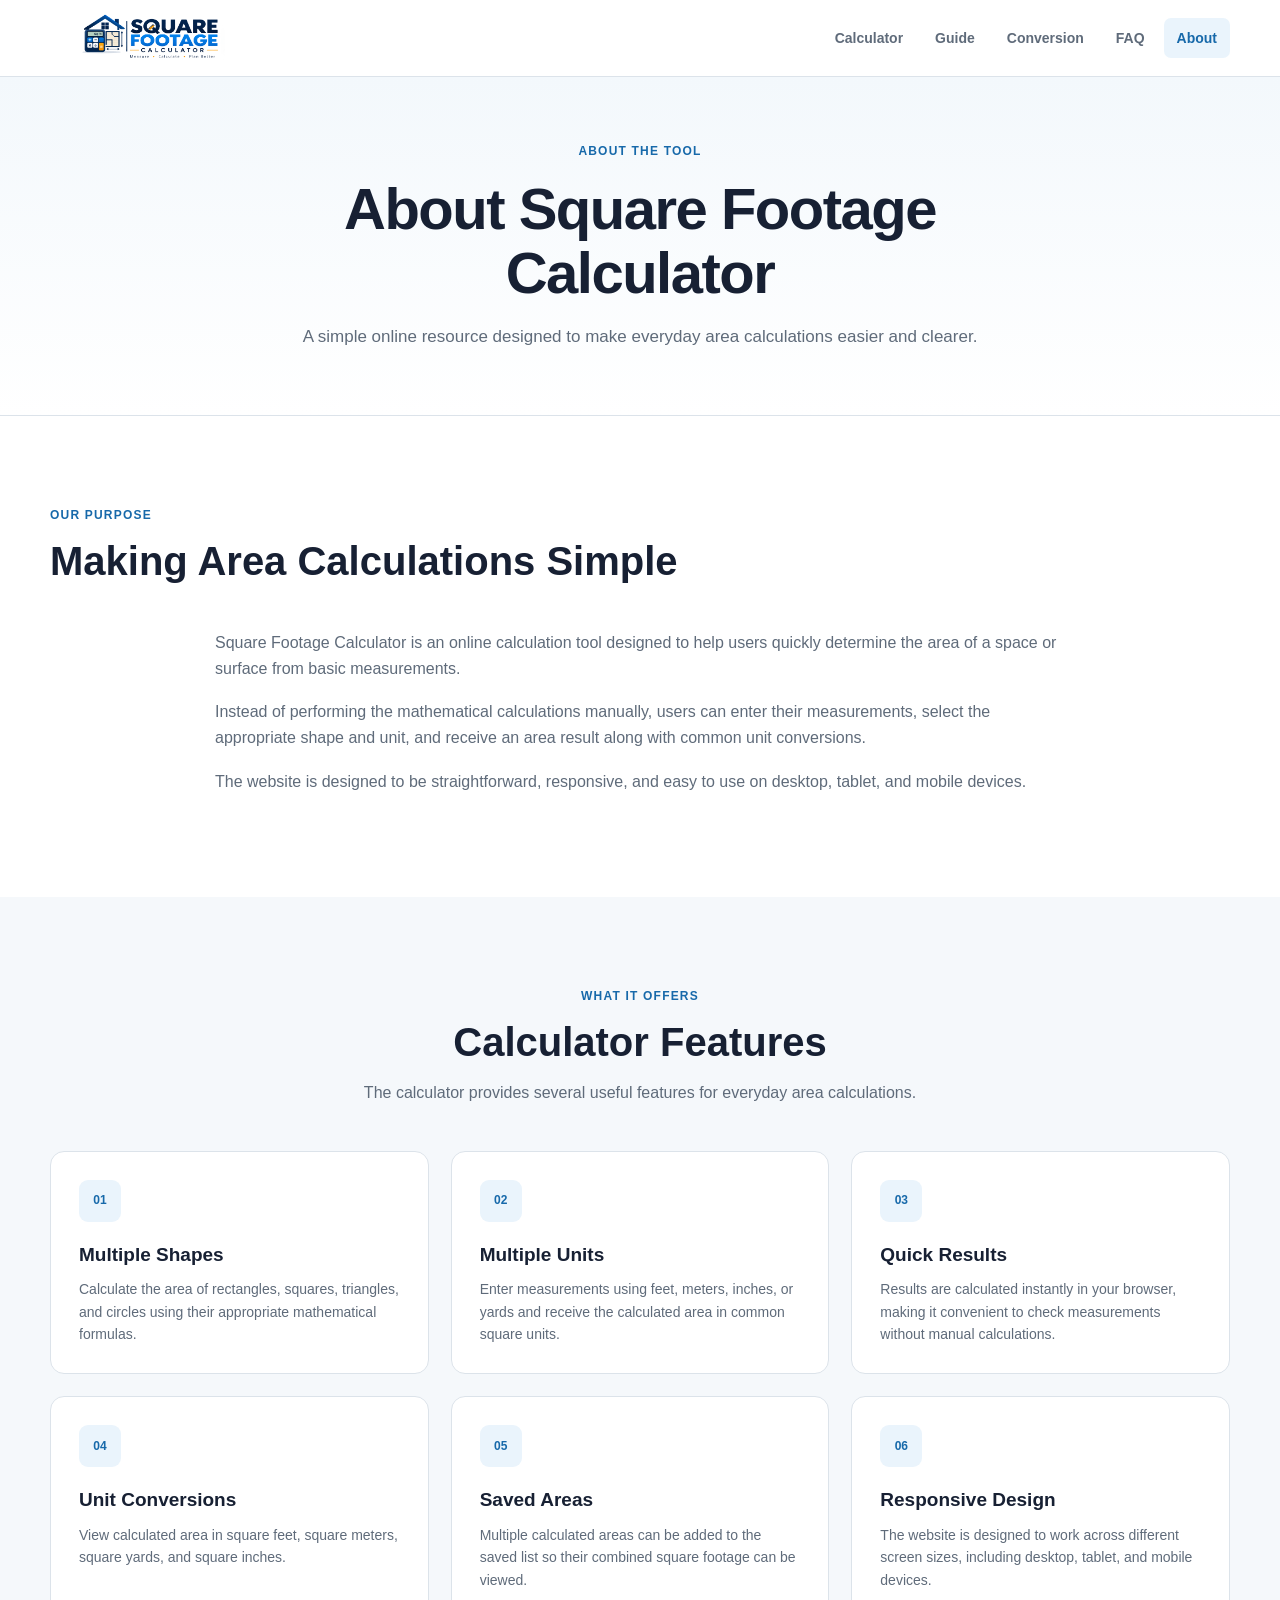
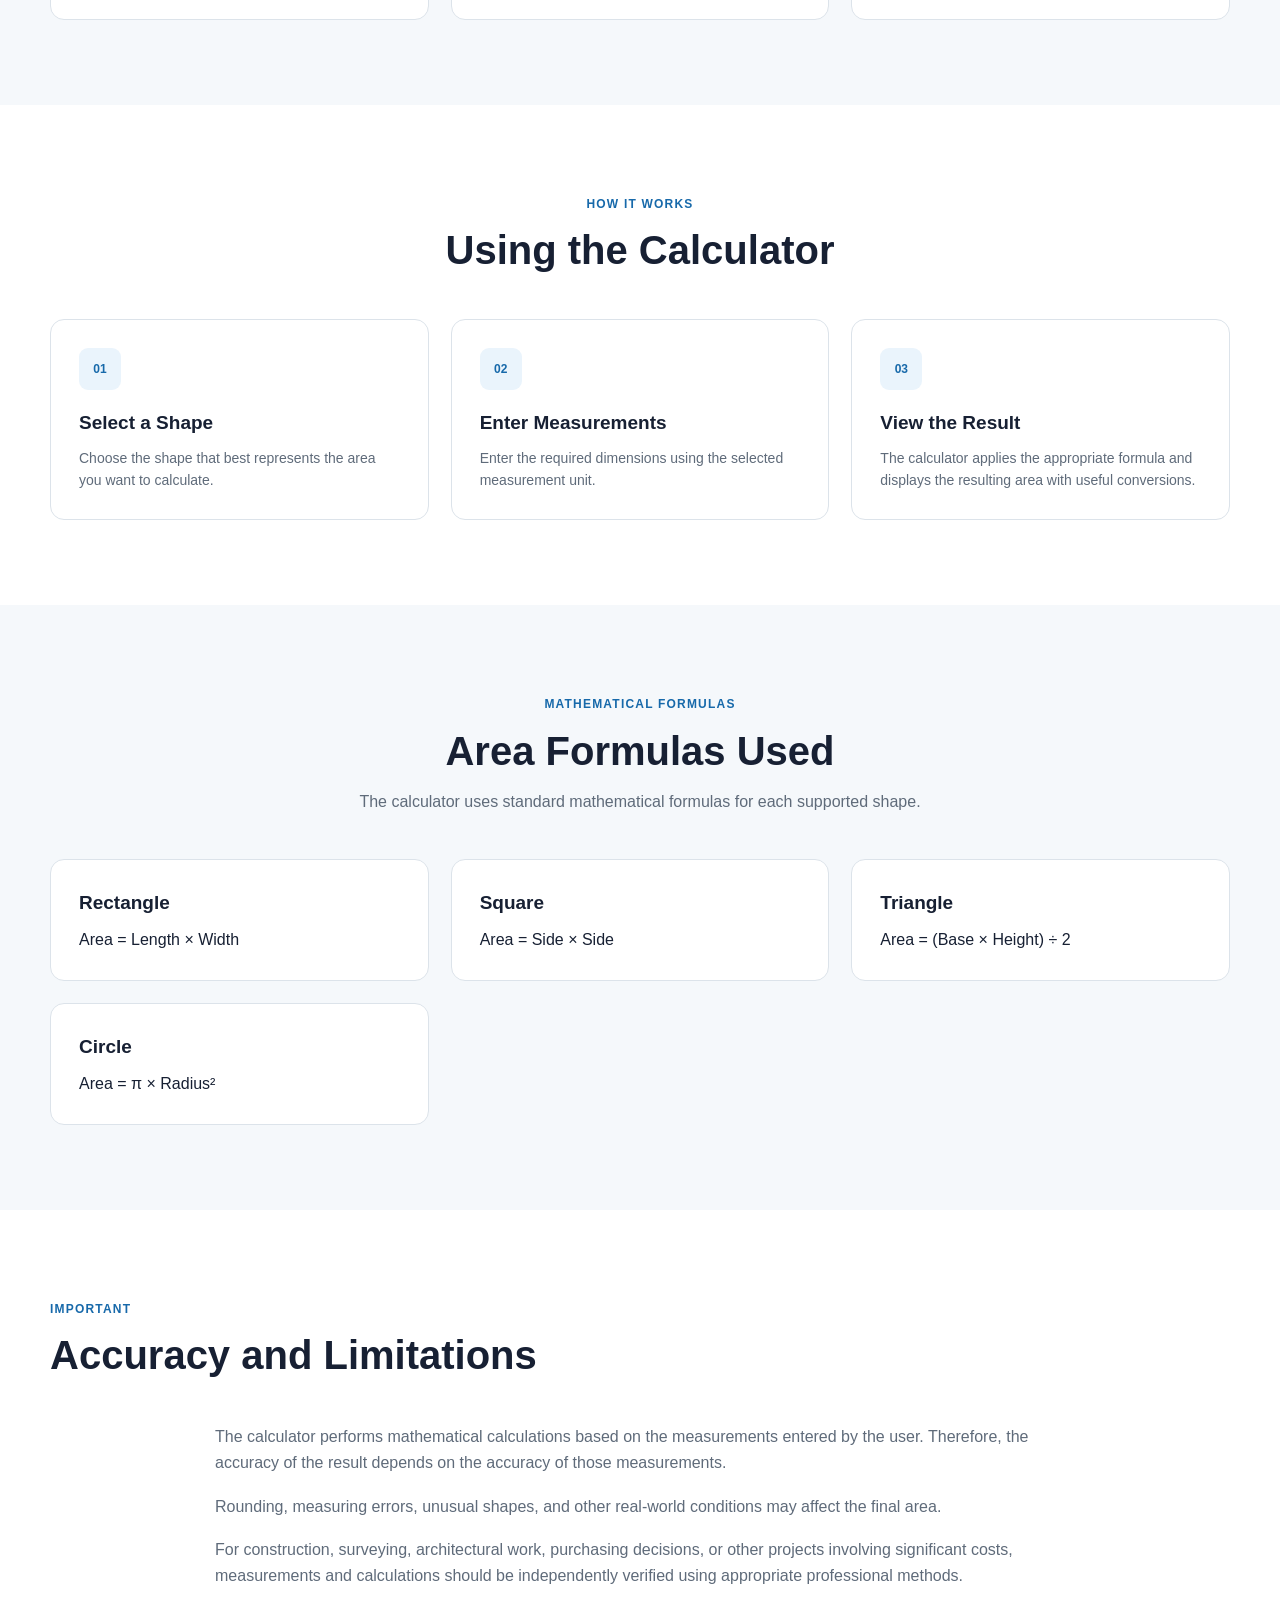
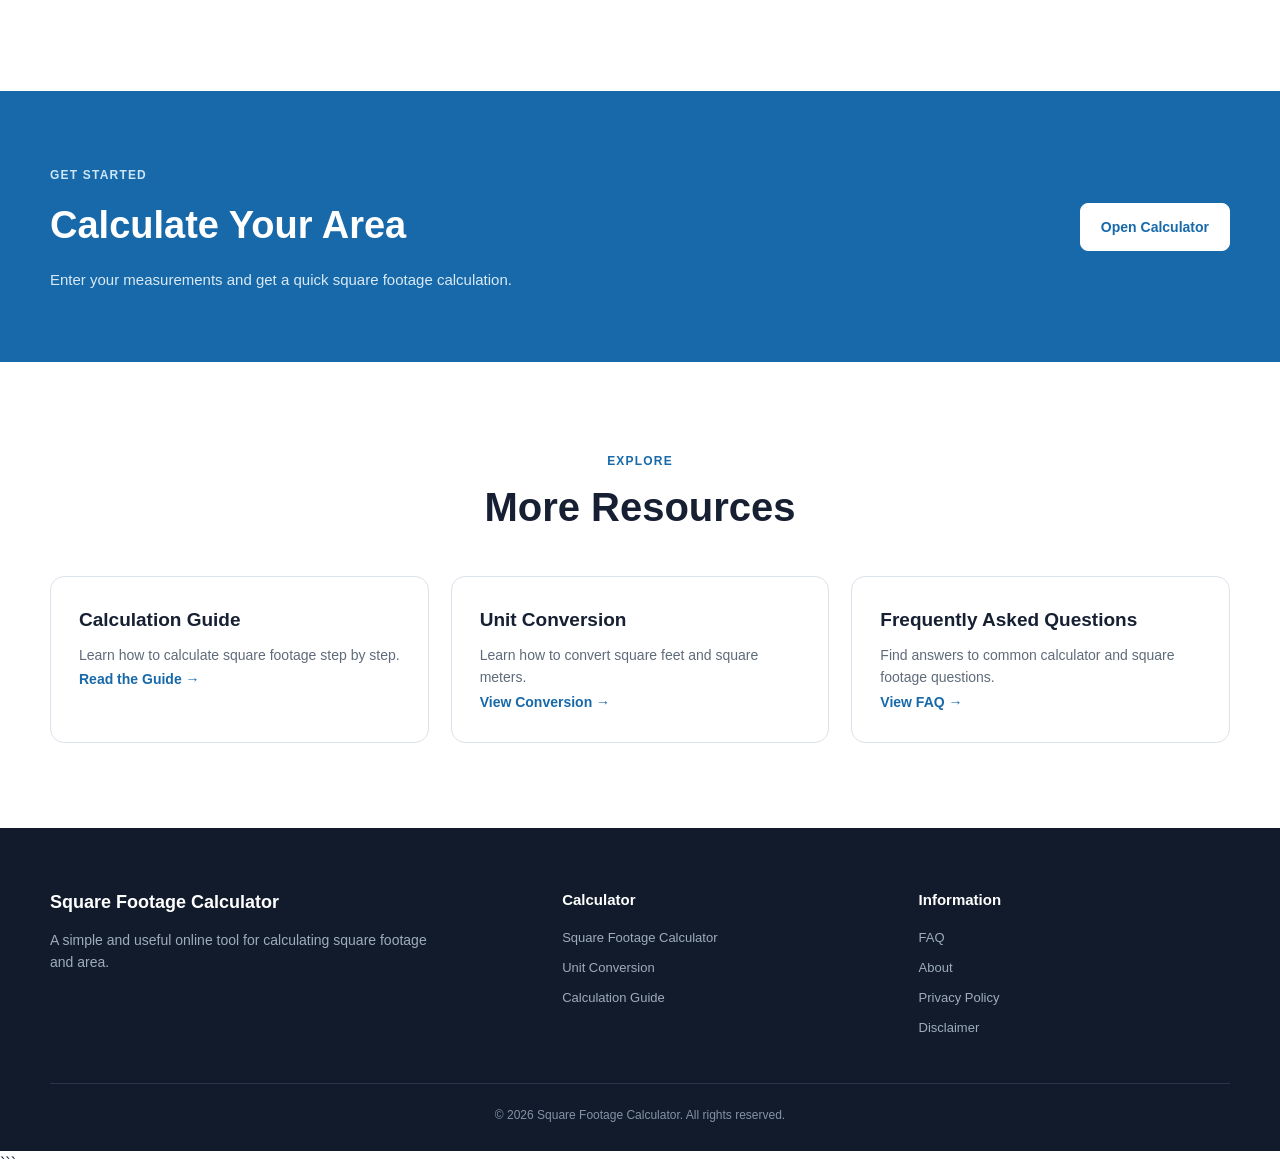
==== about.html @ 700e150d "Fix project structure" ====
<!DOCTYPE html>
<html lang="en">
<head>
    <meta charset="UTF-8">

    <meta
        name="viewport"
        content="width=device-width, initial-scale=1.0"
    >

    <title>About Square Footage Calculator | Free Area Calculator</title>

    <meta
        name="description"
        content="Learn about Square Footage Calculator, a simple online tool for calculating area for rectangles, squares, triangles, and circles."
    >

    <meta
        name="robots"
        content="index, follow"
    >

    <link
        rel="canonical"
        href="https://YOURDOMAIN.com/about.html"
    >


    <link
        rel="stylesheet"
        href="style.css"
    >

    <link rel="icon" type="image/png" href="favicon.png">
    

    <meta
        property="og:title"
        content="About Square Footage Calculator"
    >

    <meta
        property="og:description"
        content="Learn how Square Footage Calculator works and how it can help with everyday area calculations."
    >

    <meta
        property="og:type"
        content="website"
    >

    <meta
        property="og:url"
        content="https://YOURDOMAIN.com/about.html"
    >
</head>

<body>

    <!-- ================= HEADER ================= -->

    <header class="site-header">

        <div class="container header-container">

            <a
                href="index.html"
                class="logo"
                aria-label="Square Footage Calculator Home"
            >

           <img
    src="logo.png"
    alt="Square Footage Calculator Logo"
    class="logo-image"
>

                
            </a>


            <button
                type="button"
                class="mobile-menu-toggle"
                id="mobileMenuToggle"
                aria-label="Open navigation menu"
                aria-expanded="false"
                aria-controls="mainNavigation"
            >

                <span></span>
                <span></span>
                <span></span>

            </button>


            <nav
                class="main-navigation"
                id="mainNavigation"
                aria-label="Main navigation"
            >

                <a
                    href="index.html"
                    class="nav-link"
                >
                    Calculator
                </a>

                <a
                    href="guide.html"
                    class="nav-link"
                >
                    Guide
                </a>

                <a
                    href="conversion.html"
                    class="nav-link"
                >
                    Conversion
                </a>

                <a
                    href="faq.html"
                    class="nav-link"
                >
                    FAQ
                </a>

                <a
                    href="about.html"
                    class="nav-link active"
                    aria-current="page"
                >
                    About
                </a>

            </nav>

        </div>

    </header>


    <!-- ================= MAIN ================= -->

    <main>

        <!-- ================= HERO ================= -->

        <section class="page-hero">

            <div class="container page-hero-content">

                <span class="hero-label">
                    ABOUT THE TOOL
                </span>

                <h1>
                    About Square Footage Calculator
                </h1>

                <p>
                    A simple online resource designed to make
                    everyday area calculations easier and clearer.
                </p>

            </div>

        </section>


        <!-- ================= INTRODUCTION ================= -->

        <section class="content-section">

            <div class="container">

                <div class="section-heading section-heading-left">

                    <span class="section-label">
                        OUR PURPOSE
                    </span>

                    <h2>
                        Making Area Calculations Simple
                    </h2>

                </div>


                <div class="guide-content">

                    <p>
                        Square Footage Calculator is an online calculation
                        tool designed to help users quickly determine the
                        area of a space or surface from basic measurements.
                    </p>

                    <p>
                        Instead of performing the mathematical calculations
                        manually, users can enter their measurements,
                        select the appropriate shape and unit, and receive
                        an area result along with common unit conversions.
                    </p>

                    <p>
                        The website is designed to be straightforward,
                        responsive, and easy to use on desktop, tablet,
                        and mobile devices.
                    </p>

                </div>

            </div>

        </section>


        <!-- ================= FEATURES ================= -->

        <section class="content-section section-light">

            <div class="container">

                <div class="section-heading">

                    <span class="section-label">
                        WHAT IT OFFERS
                    </span>

                    <h2>
                        Calculator Features
                    </h2>

                    <p>
                        The calculator provides several useful features
                        for everyday area calculations.
                    </p>

                </div>


                <div class="info-grid">

                    <article class="info-card">

                        <div
                            class="info-card-icon"
                            aria-hidden="true"
                        >
                            01
                        </div>

                        <h3>
                            Multiple Shapes
                        </h3>

                        <p>
                            Calculate the area of rectangles, squares,
                            triangles, and circles using their appropriate
                            mathematical formulas.
                        </p>

                    </article>


                    <article class="info-card">

                        <div
                            class="info-card-icon"
                            aria-hidden="true"
                        >
                            02
                        </div>

                        <h3>
                            Multiple Units
                        </h3>

                        <p>
                            Enter measurements using feet, meters,
                            inches, or yards and receive the calculated
                            area in common square units.
                        </p>

                    </article>


                    <article class="info-card">

                        <div
                            class="info-card-icon"
                            aria-hidden="true"
                        >
                            03
                        </div>

                        <h3>
                            Quick Results
                        </h3>

                        <p>
                            Results are calculated instantly in your
                            browser, making it convenient to check
                            measurements without manual calculations.
                        </p>

                    </article>


                    <article class="info-card">

                        <div
                            class="info-card-icon"
                            aria-hidden="true"
                        >
                            04
                        </div>

                        <h3>
                            Unit Conversions
                        </h3>

                        <p>
                            View calculated area in square feet,
                            square meters, square yards, and square
                            inches.
                        </p>

                    </article>


                    <article class="info-card">

                        <div
                            class="info-card-icon"
                            aria-hidden="true"
                        >
                            05
                        </div>

                        <h3>
                            Saved Areas
                        </h3>

                        <p>
                            Multiple calculated areas can be added to
                            the saved list so their combined square
                            footage can be viewed.
                        </p>

                    </article>


                    <article class="info-card">

                        <div
                            class="info-card-icon"
                            aria-hidden="true"
                        >
                            06
                        </div>

                        <h3>
                            Responsive Design
                        </h3>

                        <p>
                            The website is designed to work across
                            different screen sizes, including desktop,
                            tablet, and mobile devices.
                        </p>

                    </article>

                </div>

            </div>

        </section>


        <!-- ================= HOW IT WORKS ================= -->

        <section class="content-section">

            <div class="container">

                <div class="section-heading">

                    <span class="section-label">
                        HOW IT WORKS
                    </span>

                    <h2>
                        Using the Calculator
                    </h2>

                </div>


                <div class="info-grid">

                    <article class="info-card">

                        <div
                            class="info-card-icon"
                            aria-hidden="true"
                        >
                            01
                        </div>

                        <h3>
                            Select a Shape
                        </h3>

                        <p>
                            Choose the shape that best represents the
                            area you want to calculate.
                        </p>

                    </article>


                    <article class="info-card">

                        <div
                            class="info-card-icon"
                            aria-hidden="true"
                        >
                            02
                        </div>

                        <h3>
                            Enter Measurements
                        </h3>

                        <p>
                            Enter the required dimensions using the
                            selected measurement unit.
                        </p>

                    </article>


                    <article class="info-card">

                        <div
                            class="info-card-icon"
                            aria-hidden="true"
                        >
                            03
                        </div>

                        <h3>
                            View the Result
                        </h3>

                        <p>
                            The calculator applies the appropriate
                            formula and displays the resulting area
                            with useful conversions.
                        </p>

                    </article>

                </div>

            </div>

        </section>


        <!-- ================= FORMULAS ================= -->

        <section class="content-section section-light">

            <div class="container">

                <div class="section-heading">

                    <span class="section-label">
                        MATHEMATICAL FORMULAS
                    </span>

                    <h2>
                        Area Formulas Used
                    </h2>

                    <p>
                        The calculator uses standard mathematical
                        formulas for each supported shape.
                    </p>

                </div>


                <div class="info-grid">

                    <article class="info-card">

                        <h3>
                            Rectangle
                        </h3>

                        <div class="mini-formula">
                            Area = Length × Width
                        </div>

                    </article>


                    <article class="info-card">

                        <h3>
                            Square
                        </h3>

                        <div class="mini-formula">
                            Area = Side × Side
                        </div>

                    </article>


                    <article class="info-card">

                        <h3>
                            Triangle
                        </h3>

                        <div class="mini-formula">
                            Area = (Base × Height) ÷ 2
                        </div>

                    </article>


                    <article class="info-card">

                        <h3>
                            Circle
                        </h3>

                        <div class="mini-formula">
                            Area = π × Radius²
                        </div>

                    </article>

                </div>

            </div>

        </section>


        <!-- ================= LIMITATIONS ================= -->

        <section class="content-section">

            <div class="container">

                <div class="section-heading section-heading-left">

                    <span class="section-label">
                        IMPORTANT
                    </span>

                    <h2>
                        Accuracy and Limitations
                    </h2>

                </div>


                <div class="guide-content">

                    <p>
                        The calculator performs mathematical calculations
                        based on the measurements entered by the user.
                        Therefore, the accuracy of the result depends on
                        the accuracy of those measurements.
                    </p>

                    <p>
                        Rounding, measuring errors, unusual shapes, and
                        other real-world conditions may affect the final
                        area.
                    </p>

                    <p>
                        For construction, surveying, architectural work,
                        purchasing decisions, or other projects involving
                        significant costs, measurements and calculations
                        should be independently verified using appropriate
                        professional methods.
                    </p>

                </div>

            </div>

        </section>


        <!-- ================= CTA ================= -->

        <section class="cta-section">

            <div class="container">

                <div class="cta-card">

                    <div class="cta-content">

                        <span class="section-label">
                            GET STARTED
                        </span>

                        <h2>
                            Calculate Your Area
                        </h2>

                        <p>
                            Enter your measurements and get a quick
                            square footage calculation.
                        </p>

                    </div>


                    <a
                        href="index.html#calculator"
                        class="btn btn-light"
                    >
                        Open Calculator
                    </a>

                </div>

            </div>

        </section>


        <!-- ================= RELATED ================= -->

        <section class="content-section">

            <div class="container">

                <div class="section-heading">

                    <span class="section-label">
                        EXPLORE
                    </span>

                    <h2>
                        More Resources
                    </h2>

                </div>


                <div class="info-grid">

                    <article class="info-card">

                        <h3>
                            Calculation Guide
                        </h3>

                        <p>
                            Learn how to calculate square footage
                            step by step.
                        </p>

                        <a
                            href="guide.html"
                            class="text-link"
                        >
                            Read the Guide →
                        </a>

                    </article>


                    <article class="info-card">

                        <h3>
                            Unit Conversion
                        </h3>

                        <p>
                            Learn how to convert square feet and
                            square meters.
                        </p>

                        <a
                            href="conversion.html"
                            class="text-link"
                        >
                            View Conversion →
                        </a>

                    </article>


                    <article class="info-card">

                        <h3>
                            Frequently Asked Questions
                        </h3>

                        <p>
                            Find answers to common calculator and
                            square footage questions.
                        </p>

                        <a
                            href="faq.html"
                            class="text-link"
                        >
                            View FAQ →
                        </a>

                    </article>

                </div>

            </div>

        </section>

    </main>


    <!-- ================= FOOTER ================= -->

    <footer class="site-footer">

        <div class="container">

            <div class="footer-grid">

                <div class="footer-brand">

                    <a
                        href="index.html"
                        class="footer-logo"
                    >
                        Square Footage Calculator
                    </a>

                    <p>
                        A simple and useful online tool for calculating
                        square footage and area.
                    </p>

                </div>


                <div class="footer-column">

                    <h3>
                        Calculator
                    </h3>

                    <a href="index.html">
                        Square Footage Calculator
                    </a>

                    <a href="conversion.html">
                        Unit Conversion
                    </a>

                    <a href="guide.html">
                        Calculation Guide
                    </a>

                </div>


                <div class="footer-column">

                    <h3>
                        Information
                    </h3>

                    <a href="faq.html">
                        FAQ
                    </a>

                    <a href="about.html">
                        About
                    </a>

                    <a href="privacy.html">
                        Privacy Policy
                    </a>

                    <a href="disclaimer.html">
                        Disclaimer
                    </a>

                </div>

            </div>


            <div class="footer-bottom">

                <p>
                    © <span id="currentYear">2026</span>
                    Square Footage Calculator. All rights reserved.
                </p>

            </div>

        </div>

    </footer>


    <script src="script.js" defer></script>

</body>
</html>
```
---- style.css ----
* {
    margin: 0;
    padding: 0;
    box-sizing: border-box;
}

:root {
    --primary: #1769aa;
    --primary-dark: #0f4f82;
    --primary-light: #eaf4fc;
    --accent: #18a673;
    --accent-light: #eaf8f2;
    --text: #172033;
    --text-light: #5f6b7a;
    --white: #ffffff;
    --light-bg: #f5f8fb;
    --border: #dce3ea;
    --danger: #c93636;
    --danger-bg: #fff1f1;
    --shadow-sm: 0 4px 15px rgba(23, 32, 51, 0.06);
    --shadow-md: 0 12px 35px rgba(23, 32, 51, 0.10);
    --radius-sm: 8px;
    --radius-md: 14px;
    --radius-lg: 20px;
    --container: 1180px;
}

html {
    scroll-behavior: smooth;
}

body {
    font-family: Arial, Helvetica, sans-serif;
    background: var(--white);
    color: var(--text);
    line-height: 1.6;
}

button,
input,
select {
    font: inherit;
}

button {
    cursor: pointer;
}

a {
    color: inherit;
    text-decoration: none;
}

.container {
    width: min(calc(100% - 40px), var(--container));
    margin: 0 auto;
}

/* HEADER */

.site-header {
    position: sticky;
    top: 0;
    z-index: 1000;
    background: rgba(255,255,255,0.97);
    border-bottom: 1px solid var(--border);
}

.header-container {
    min-height: 76px;
    display: flex;
    align-items: center;
    justify-content: space-between;
    gap: 30px;
}

.logo {
    display: inline-flex;
    align-items: center;
    gap: 11px;
    font-weight: 800;
}

.logo-mark {
    width: 40px;
    height: 40px;
    display: grid;
    place-items: center;
    background: var(--primary);
    color: white;
    border-radius: 10px;
    font-size: 14px;
    font-weight: 800;
}

.logo-text {
    font-size: 17px;
}

.main-navigation {
    display: flex;
    align-items: center;
    gap: 6px;
}

.nav-link {
    padding: 9px 13px;
    color: var(--text-light);
    font-size: 14px;
    font-weight: 600;
    border-radius: 7px;
    transition: 0.2s ease;
}

.nav-link:hover,
.nav-link.active {
    color: var(--primary);
    background: var(--primary-light);
}

.mobile-menu-toggle {
    display: none;
    width: 44px;
    height: 44px;
    border: 1px solid var(--border);
    border-radius: 8px;
    background: white;
    align-items: center;
    justify-content: center;
    flex-direction: column;
    gap: 5px;
}

.mobile-menu-toggle span {
    width: 20px;
    height: 2px;
    background: var(--text);
}

/* HERO */

.hero-section {
    background: linear-gradient(180deg, #f3f8fc 0%, #ffffff 100%);
    border-bottom: 1px solid var(--border);
}

.hero-container {
    min-height: 390px;
    display: flex;
    align-items: center;
    justify-content: center;
    text-align: center;
    padding: 70px 0;
}

.hero-content {
    max-width: 800px;
    margin: auto;
}

.hero-label,
.section-label {
    display: inline-block;
    color: var(--primary);
    font-size: 12px;
    font-weight: 800;
    letter-spacing: 1.2px;
    text-transform: uppercase;
}

.hero-label {
    margin-bottom: 16px;
}

.hero-content h1 {
    font-size: clamp(38px, 5vw, 62px);
    line-height: 1.08;
    letter-spacing: -2px;
    margin-bottom: 20px;
}

.hero-description {
    max-width: 690px;
    margin: auto;
    color: var(--text-light);
    font-size: 18px;
}

/* SECTIONS */

.content-section,
.calculator-section {
    padding: 85px 0;
}

.section-light {
    background: var(--light-bg);
}

.section-heading {
    max-width: 760px;
    margin: 0 auto 45px;
    text-align: center;
}

.section-heading .section-label {
    margin-bottom: 12px;
}

.section-heading h2 {
    font-size: clamp(28px, 4vw, 40px);
    line-height: 1.2;
    margin-bottom: 14px;
}

.section-heading p {
    color: var(--text-light);
}

/* CALCULATOR */

.calculator-card {
    max-width: 900px;
    margin: auto;
    padding: 42px;
    background: white;
    border: 1px solid var(--border);
    border-radius: var(--radius-lg);
    box-shadow: var(--shadow-md);
}

.calculator-header {
    text-align: center;
    margin-bottom: 34px;
}

.calculator-header .section-label {
    margin-bottom: 10px;
}

.calculator-header h2 {
    font-size: 32px;
    line-height: 1.2;
    margin-bottom: 10px;
}

.calculator-header p {
    color: var(--text-light);
}

/* FORM */

.calculator-form {
    display: flex;
    flex-direction: column;
    gap: 20px;
}

.form-group {
    display: flex;
    flex-direction: column;
    gap: 8px;
}

.form-label {
    font-size: 14px;
    font-weight: 700;
}

.form-label span {
    color: var(--text-light);
    font-weight: 400;
}

.form-control {
    width: 100%;
    min-height: 50px;
    padding: 12px 14px;
    color: var(--text);
    background: white;
    border: 1px solid var(--border);
    border-radius: var(--radius-sm);
    outline: none;
    transition: 0.2s ease;
}

.form-control::placeholder {
    color: #9aa5b2;
}

.form-control:hover {
    border-color: #b9c5d1;
}

.form-control:focus {
    border-color: var(--primary);
    box-shadow: 0 0 0 3px rgba(23,105,170,0.12);
}

select.form-control {
    cursor: pointer;
}

.input-with-unit {
    position: relative;
}

.input-with-unit .form-control {
    padding-right: 60px;
}

.input-unit {
    position: absolute;
    top: 50%;
    right: 15px;
    transform: translateY(-50%);
    color: var(--text-light);
    font-size: 13px;
    font-weight: 700;
    pointer-events: none;
}

.measurement-grid {
    display: grid;
    grid-template-columns: repeat(2, 1fr);
    gap: 18px;
}

.input-error {
    min-height: 18px;
    color: var(--danger);
    font-size: 12px;
    font-weight: 600;
}

.input-invalid {
    border-color: var(--danger) !important;
    background: var(--danger-bg);
}

/* HIDDEN */

[hidden] {
    display: none !important;
}

/* BUTTONS */

.calculator-actions {
    display: flex;
    flex-wrap: wrap;
    gap: 12px;
    padding-top: 5px;
}

.btn {
    min-height: 48px;
    display: inline-flex;
    align-items: center;
    justify-content: center;
    padding: 11px 20px;
    border: 1px solid transparent;
    border-radius: var(--radius-sm);
    font-size: 14px;
    font-weight: 700;
    transition: 0.2s ease;
}

.btn:hover {
    transform: translateY(-1px);
}

.btn-primary {
    background: var(--primary);
    color: white;
}

.btn-primary:hover {
    background: var(--primary-dark);
}

.btn-secondary {
    background: white;
    color: var(--text);
    border-color: var(--border);
}

.btn-secondary:hover {
    border-color: var(--primary);
    color: var(--primary);
    background: var(--primary-light);
}

.btn-light {
    background: white;
    color: var(--primary);
    border-color: white;
}

.btn-light:hover {
    background: #f1f6fa;
}

/* RESULT */

.calculator-result {
    margin-top: 35px;
    padding: 30px;
    background: var(--primary-light);
    border: 1px solid #cfe3f3;
    border-radius: var(--radius-md);
}

.result-header {
    text-align: center;
    margin-bottom: 18px;
}

.result-label {
    display: block;
    color: var(--primary);
    font-size: 11px;
    font-weight: 800;
    letter-spacing: 1.1px;
    text-transform: uppercase;
    margin-bottom: 5px;
}

.result-header h3 {
    font-size: 20px;
}

.result-primary {
    display: flex;
    align-items: baseline;
    justify-content: center;
    gap: 9px;
    margin-bottom: 25px;
}

.result-value {
    color: var(--primary);
    font-size: clamp(38px, 6vw, 58px);
    font-weight: 800;
    line-height: 1;
}

.result-unit {
    color: var(--text-light);
    font-size: 17px;
    font-weight: 700;
}

.result-secondary {
    display: grid;
    grid-template-columns: repeat(4, 1fr);
    gap: 12px;
}

.result-item {
    padding: 15px;
    background: white;
    border: 1px solid #d7e4ee;
    border-radius: var(--radius-sm);
    text-align: center;
}

.result-item-label {
    display: block;
    color: var(--text-light);
    font-size: 12px;
    margin-bottom: 5px;
}

.result-item strong {
    font-size: 14px;
}

/* SAVED AREAS */

.room-list-section {
    margin-top: 30px;
    padding-top: 30px;
    border-top: 1px solid var(--border);
}

.room-list-header {
    display: flex;
    align-items: center;
    justify-content: space-between;
    margin-bottom: 20px;
}

.room-list-header h3 {
    margin-top: 4px;
    font-size: 24px;
}

.room-count {
    padding: 6px 10px;
    background: var(--primary-light);
    color: var(--primary);
    border-radius: 20px;
    font-size: 12px;
    font-weight: 700;
}

.room-list {
    display: flex;
    flex-direction: column;
    gap: 10px;
}

.room-list-item {
    display: grid;
    grid-template-columns: 1fr auto auto;
    align-items: center;
    gap: 15px;
    padding: 15px;
    background: var(--light-bg);
    border: 1px solid var(--border);
    border-radius: var(--radius-sm);
}

.room-item-info {
    display: flex;
    flex-direction: column;
}

.room-item-info strong {
    font-size: 14px;
}

.room-item-info span {
    color: var(--text-light);
    font-size: 12px;
}

.room-item-value {
    color: var(--primary);
    font-weight: 800;
}

.room-delete-button {
    padding: 7px 10px;
    background: transparent;
    color: var(--danger);
    border: 1px solid #e7bcbc;
    border-radius: 6px;
    font-size: 12px;
    font-weight: 700;
}

.room-delete-button:hover {
    background: var(--danger-bg);
}

.room-total {
    margin-top: 15px;
    display: flex;
    align-items: center;
    justify-content: space-between;
    padding: 17px;
    background: var(--accent-light);
    border: 1px solid #cce9dc;
    border-radius: var(--radius-sm);
}

.room-total span {
    color: var(--text-light);
    font-size: 14px;
    font-weight: 700;
}

.room-total strong {
    color: var(--accent);
    font-size: 19px;
}

/* CARDS */

.info-grid {
    display: grid;
    grid-template-columns: repeat(3, 1fr);
    gap: 22px;
}

.info-card {
    padding: 28px;
    background: white;
    border: 1px solid var(--border);
    border-radius: var(--radius-md);
    transition: 0.2s ease;
}

.info-card:hover {
    transform: translateY(-3px);
    box-shadow: var(--shadow-sm);
}

.info-card-icon {
    width: 42px;
    height: 42px;
    display: grid;
    place-items: center;
    margin-bottom: 18px;
    background: var(--primary-light);
    color: var(--primary);
    border-radius: 9px;
    font-size: 12px;
    font-weight: 800;
}

.info-card h3 {
    margin-bottom: 8px;
    font-size: 19px;
}

.info-card p {
    color: var(--text-light);
    font-size: 14px;
}

/* FORMULA */

.formula-card {
    max-width: 720px;
    margin: auto;
    padding: 35px;
    text-align: center;
    background: var(--light-bg);
    border: 1px solid var(--border);
    border-radius: var(--radius-md);
}

.formula-title {
    color: var(--text-light);
    font-size: 13px;
    font-weight: 700;
    margin-bottom: 12px;
}

.formula {
    color: var(--primary);
    font-size: clamp(25px, 4vw, 38px);
    font-weight: 800;
    margin-bottom: 15px;
}

.formula-example {
    color: var(--text-light);
    font-size: 14px;
}

/* CTA */

.cta-section {
    padding: 70px 0;
    background: var(--primary);
}

.cta-card {
    display: flex;
    align-items: center;
    justify-content: space-between;
    gap: 35px;
}

.cta-content {
    max-width: 700px;
}

.cta-content .section-label {
    color: #cce5f7;
    margin-bottom: 10px;
}

.cta-content h2 {
    color: white;
    font-size: clamp(27px, 4vw, 38px);
    margin-bottom: 12px;
}

.cta-content p {
    color: #d9eaf6;
    font-size: 15px;
}

/* FAQ */

.faq-preview {
    max-width: 800px;
    margin: auto;
    display: flex;
    flex-direction: column;
    gap: 10px;
}

.faq-item {
    background: white;
    border: 1px solid var(--border);
    border-radius: var(--radius-sm);
    overflow: hidden;
}

.faq-item summary {
    padding: 18px 20px;
    color: var(--text);
    font-size: 15px;
    font-weight: 700;
    cursor: pointer;
    list-style: none;
}

.faq-item summary::-webkit-details-marker {
    display: none;
}

.faq-item summary::after {
    content: "+";
    float: right;
    color: var(--primary);
    font-size: 20px;
}

.faq-item[open] summary::after {
    content: "−";
}

.faq-item p {
    padding: 0 20px 18px;
    color: var(--text-light);
    font-size: 14px;
}

.section-link {
    text-align: center;
    margin-top: 28px;
}

.text-link {
    color: var(--primary);
    font-size: 14px;
    font-weight: 700;
}

.text-link:hover {
    color: var(--primary-dark);
}

/* FOOTER */

.site-footer {
    padding: 60px 0 25px;
    background: #111b2b;
    color: #dbe4ed;
}

.footer-grid {
    display: grid;
    grid-template-columns: 1.5fr 1fr 1fr;
    gap: 45px;
    padding-bottom: 45px;
}

.footer-logo {
    display: inline-block;
    color: white;
    font-size: 18px;
    font-weight: 800;
    margin-bottom: 12px;
}

.footer-brand p {
    max-width: 380px;
    color: #9eacbb;
    font-size: 14px;
}

.footer-column {
    display: flex;
    flex-direction: column;
    gap: 9px;
}

.footer-column h3 {
    color: white;
    font-size: 15px;
    margin-bottom: 7px;
}

.footer-column a {
    color: #9eacbb;
    font-size: 13px;
    transition: 0.2s ease;
}

.footer-column a:hover {
    color: white;
}

.footer-bottom {
    padding-top: 22px;
    border-top: 1px solid #293648;
    text-align: center;
}

.footer-bottom p {
    color: #8493a3;
    font-size: 12px;
}

/* ACCESSIBILITY */

button:focus-visible,
a:focus-visible,
input:focus-visible,
select:focus-visible,
summary:focus-visible {
    outline: 3px solid rgba(23,105,170,0.28);
    outline-offset: 2px;
}

/* TABLET */

@media (max-width: 900px) {

    .calculator-card {
        padding: 32px;
    }

    .result-secondary {
        grid-template-columns: repeat(2, 1fr);
    }

    .info-grid {
        grid-template-columns: repeat(2, 1fr);
    }

    .cta-card {
        align-items: flex-start;
        flex-direction: column;
    }

}

/* MOBILE */

@media (max-width: 700px) {

    .container {
        width: min(calc(100% - 28px), var(--container));
    }

    .mobile-menu-toggle {
        display: flex;
    }

    .main-navigation {
        position: absolute;
        top: 100%;
        left: 0;
        right: 0;
        display: none;
        flex-direction: column;
        align-items: stretch;
        padding: 12px;
        background: white;
        border-bottom: 1px solid var(--border);
        box-shadow: var(--shadow-sm);
    }

    .main-navigation.navigation-open {
        display: flex;
    }

    .nav-link {
        width: 100%;
        padding: 12px 14px;
    }

    .hero-container {
        min-height: 340px;
        padding: 55px 0;
    }

    .hero-content h1 {
        font-size: 39px;
    }

    .hero-description {
        font-size: 16px;
    }

    .content-section,
    .calculator-section {
        padding: 60px 0;
    }

    .calculator-card {
        padding: 24px 18px;
    }

    .calculator-header h2 {
        font-size: 27px;
    }

    .measurement-grid {
        grid-template-columns: 1fr;
    }

    .calculator-actions {
        flex-direction: column;
    }

    .calculator-actions .btn {
        width: 100%;
    }

    .result-secondary {
        grid-template-columns: 1fr 1fr;
    }

    .room-list-header {
        align-items: flex-start;
        flex-direction: column;
    }

    .room-list-item {
        grid-template-columns: 1fr auto;
    }

    .room-delete-button {
        grid-column: 1 / -1;
        width: 100%;
    }

    .info-grid {
        grid-template-columns: 1fr;
    }

    .footer-grid {
        grid-template-columns: 1fr;
        gap: 30px;
    }

    .cta-card .btn {
        width: 100%;
    }

}

/* VERY SMALL */

@media (max-width: 400px) {

    .logo-text {
        max-width: 180px;
        font-size: 14px;
    }

    .hero-content h1 {
        font-size: 34px;
    }

    .result-secondary {
        grid-template-columns: 1fr;
    }

}


/* ================================
   INNER PAGES
================================ */

.page-hero {
    background: linear-gradient(180deg, #f3f8fc 0%, #ffffff 100%);
    border-bottom: 1px solid var(--border);
}

.page-hero-content {
    max-width: 850px;
    min-height: 330px;
    padding: 65px 0;
    display: flex;
    flex-direction: column;
    align-items: center;
    justify-content: center;
    text-align: center;
}

.page-hero-content h1 {
    max-width: 800px;
    margin-bottom: 18px;
    font-size: clamp(36px, 5vw, 58px);
    line-height: 1.1;
    letter-spacing: -1.5px;
}

.page-hero-content p {
    max-width: 700px;
    color: var(--text-light);
    font-size: 17px;
}

.section-heading-left {
    margin-left: 0;
    margin-right: 0;
    text-align: left;
}

.guide-content {
    max-width: 850px;
    margin: 0 auto;
}

.guide-content > p {
    margin-bottom: 18px;
    color: var(--text-light);
    font-size: 16px;
}

.guide-step {
    display: grid;
    grid-template-columns: 55px 1fr;
    gap: 20px;
    margin: 45px 0;
    padding: 25px;
    background: var(--light-bg);
    border: 1px solid var(--border);
    border-radius: var(--radius-md);
}

.step-number {
    width: 48px;
    height: 48px;
    display: grid;
    place-items: center;
    background: var(--primary-light);
    color: var(--primary);
    border-radius: 10px;
    font-size: 13px;
    font-weight: 800;
}

.guide-step h2 {
    margin-bottom: 8px;
    font-size: 22px;
}

.guide-step p {
    color: var(--text-light);
    font-size: 15px;
}

.example-card {
    margin: 50px 0;
    padding: 32px;
    background: var(--accent-light);
    border: 1px solid #cce9dc;
    border-radius: var(--radius-md);
}

.example-card .section-label {
    margin-bottom: 10px;
}

.example-card h2 {
    margin-bottom: 10px;
    font-size: 25px;
}

.example-card p {
    color: var(--text-light);
    margin-bottom: 15px;
}

.example-calculation {
    margin: 22px 0;
    padding: 18px;
    background: white;
    border: 1px solid #cce9dc;
    border-radius: var(--radius-sm);
    color: var(--accent);
    text-align: center;
    font-size: 24px;
    font-weight: 800;
}

.check-list {
    margin: 20px 0 40px;
    padding-left: 0;
    list-style: none;
}

.check-list li {
    position: relative;
    margin-bottom: 13px;
    padding-left: 30px;
    color: var(--text-light);
}

.check-list li::before {
    content: "✓";
    position: absolute;
    left: 0;
    top: 0;
    color: var(--accent);
    font-weight: 800;
}

.inline-cta {
    margin-top: 50px;
    padding: 30px;
    display: flex;
    align-items: center;
    justify-content: space-between;
    gap: 25px;
    background: var(--primary-light);
    border: 1px solid #cfe3f3;
    border-radius: var(--radius-md);
}

.inline-cta h2 {
    margin-bottom: 7px;
    font-size: 23px;
}

.inline-cta p {
    color: var(--text-light);
    font-size: 14px;
}

.inline-cta .btn {
    flex-shrink: 0;
}


/* ================================
   LEGAL PAGES
================================ */

.legal-content {
    max-width: 850px;
    margin: 0 auto;
}

.legal-updated {
    margin-bottom: 45px;
    color: var(--text-light);
    font-size: 13px;
}

.legal-section {
    margin-bottom: 40px;
}

.legal-section h2 {
    margin-bottom: 12px;
    font-size: 25px;
}

.legal-section p {
    margin-bottom: 14px;
    color: var(--text-light);
    font-size: 15px;
}


/* ================================
   MOBILE INNER PAGES
================================ */

@media (max-width: 700px) {

    .page-hero-content {
        min-height: 290px;
        padding: 50px 0;
    }

    .page-hero-content h1 {
        font-size: 36px;
    }

    .page-hero-content p {
        font-size: 15px;
    }

    .guide-step {
        grid-template-columns: 1fr;
        gap: 14px;
        padding: 22px;
    }

    .example-card {
        padding: 24px 20px;
    }

    .example-calculation {
        font-size: 20px;
    }

    .inline-cta {
        align-items: stretch;
        flex-direction: column;
        padding: 24px 20px;
    }

    .inline-cta .btn {
        width: 100%;
    }

    .legal-section h2 {
        font-size: 22px;
    }
}

.logo-image {
    width: 200px;
    height: 50px;
    object-fit: contain;
    display: block;
}
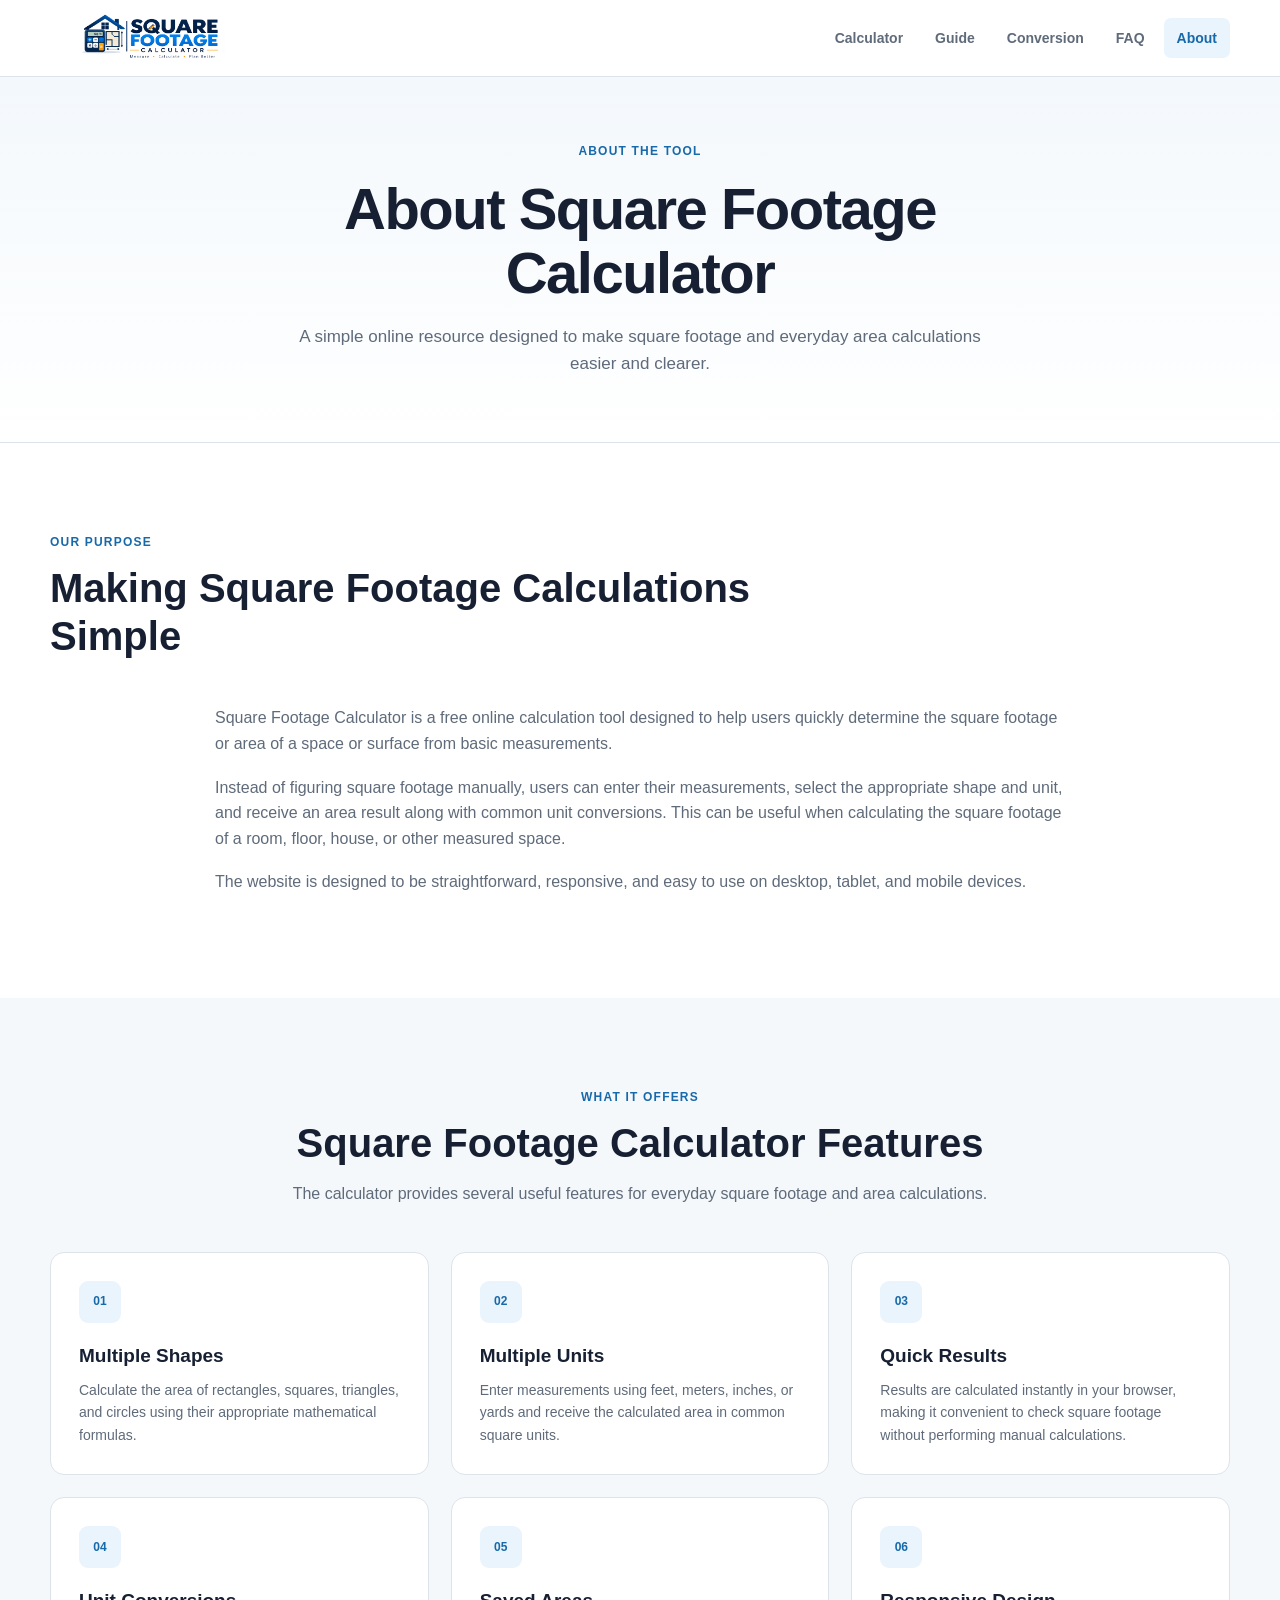
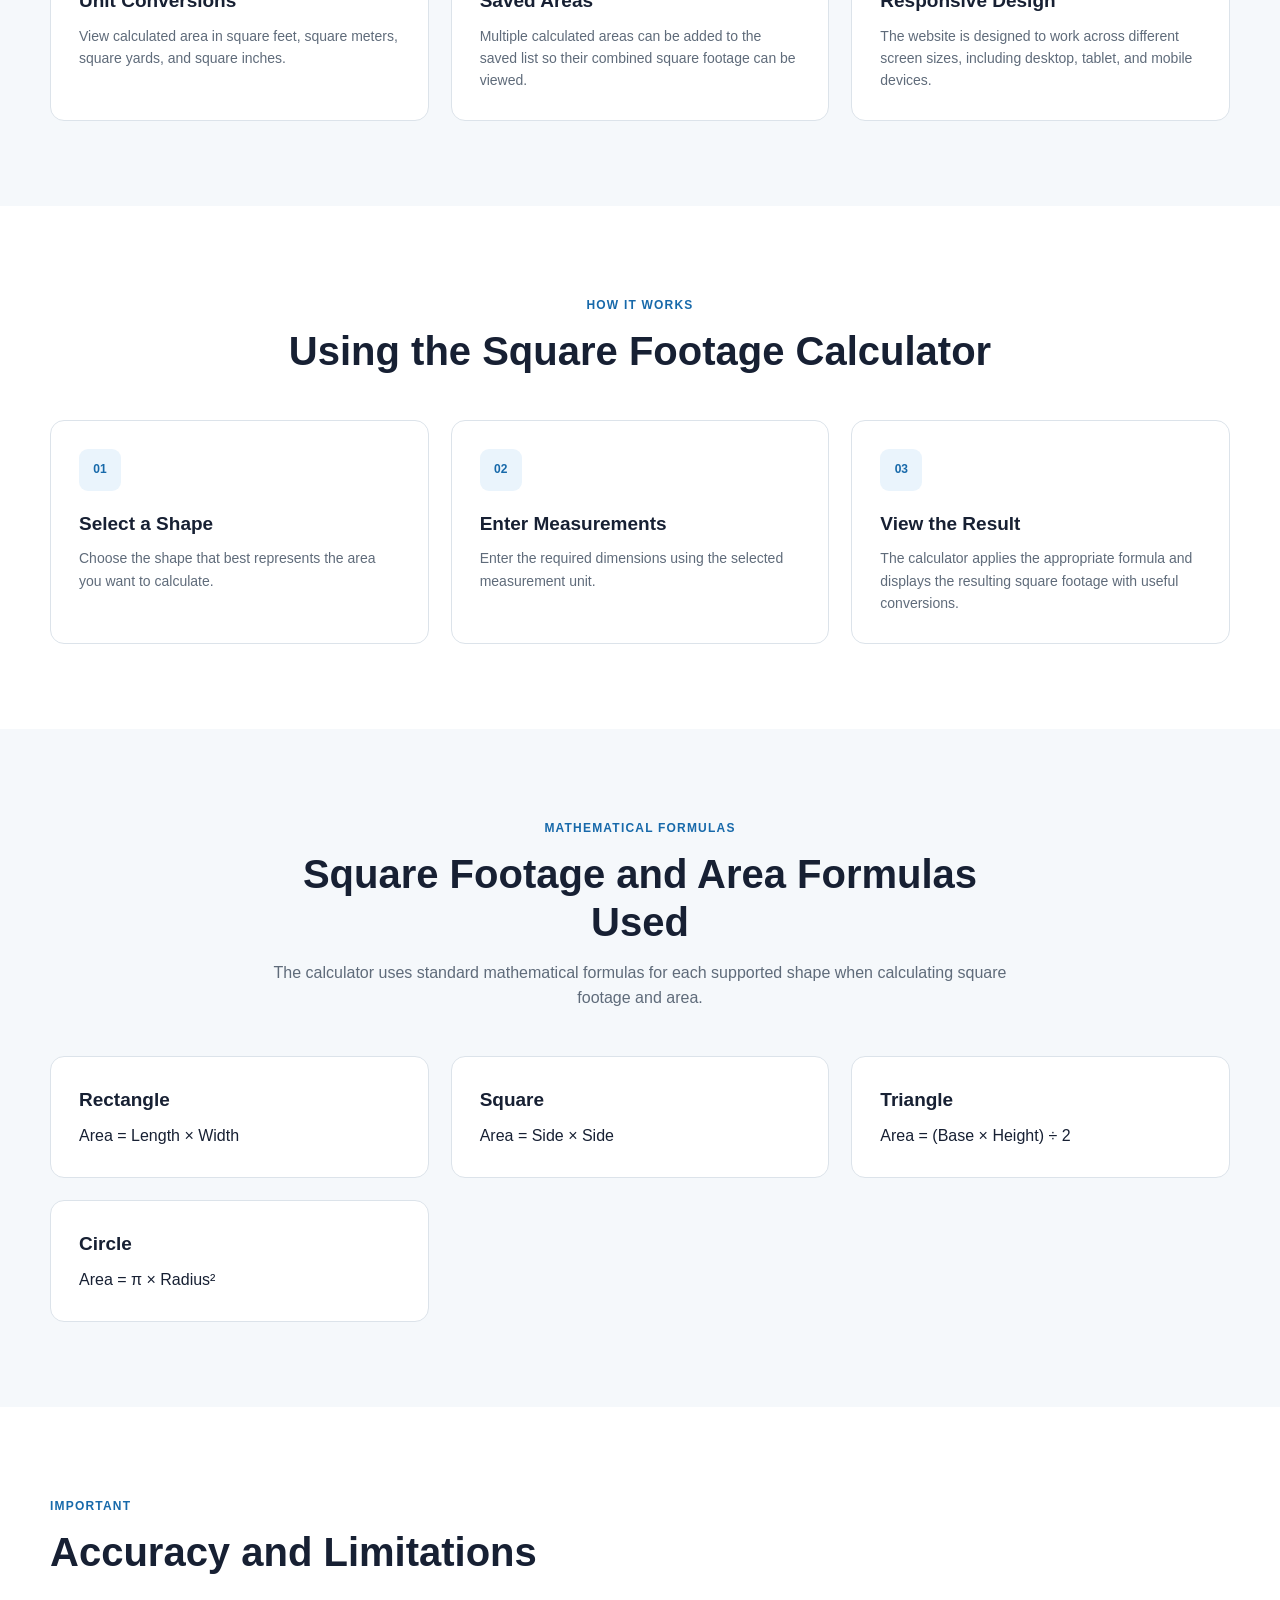
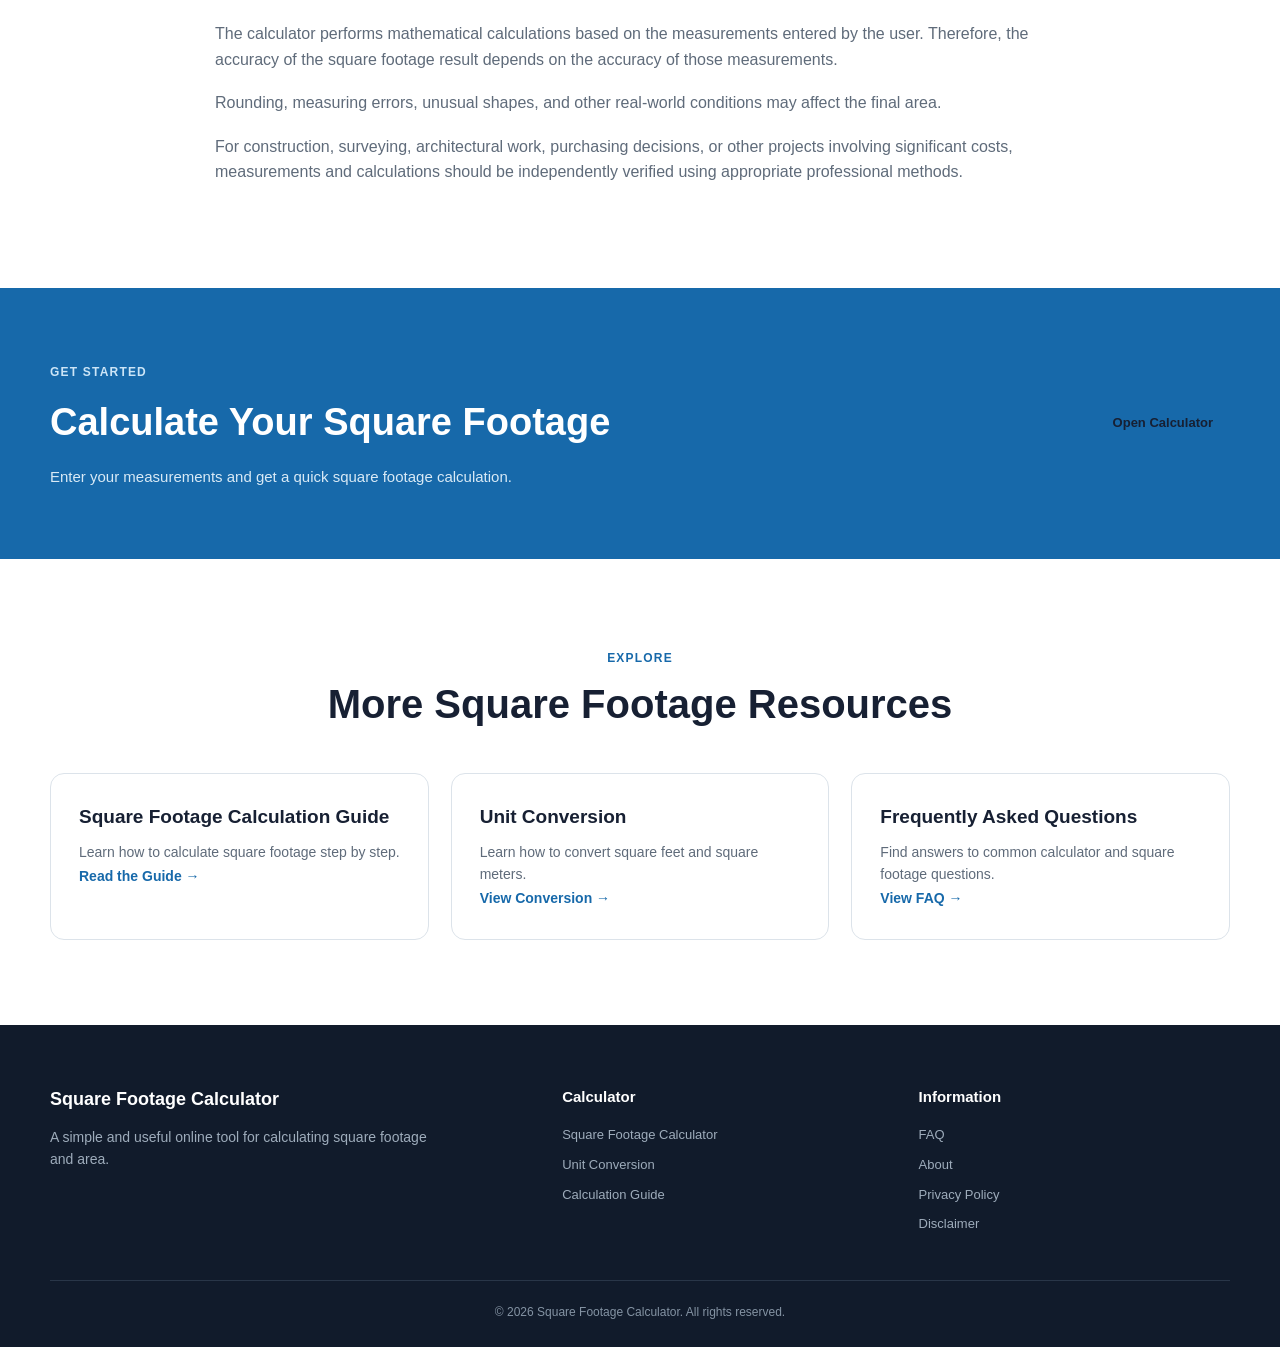
==== commit 059c5cab: "Update website domain" ====
--- a/about.html
+++ b/about.html
@@ -1,834 +1,844 @@
-
 <!DOCTYPE html>
+
 <html lang="en">
 <head>
     <meta charset="UTF-8">
 
-    <meta
-        name="viewport"
-        content="width=device-width, initial-scale=1.0"
-    >
-
-    <title>About Square Footage Calculator | Free Area Calculator</title>
-
-    <meta
-        name="description"
-        content="Learn about Square Footage Calculator, a simple online tool for calculating area for rectangles, squares, triangles, and circles."
-    >
-
-    <meta
-        name="robots"
-        content="index, follow"
-    >
-
-    <link
-        rel="canonical"
-        href="https://YOURDOMAIN.com/about.html"
-    >
-
-
-    <link
-        rel="stylesheet"
-        href="style.css"
-    >
-
-    <link rel="icon" type="image/png" href="favicon.png">
-    
-
-    <meta
-        property="og:title"
-        content="About Square Footage Calculator"
-    >
-
-    <meta
-        property="og:description"
-        content="Learn how Square Footage Calculator works and how it can help with everyday area calculations."
-    >
-
-    <meta
-        property="og:type"
-        content="website"
-    >
-
-    <meta
-        property="og:url"
-        content="https://YOURDOMAIN.com/about.html"
-    >
-</head>
-
-<body>
-
-    <!-- ================= HEADER ================= -->
-
-    <header class="site-header">
-
-        <div class="container header-container">
-
-            <a
-                href="index.html"
-                class="logo"
-                aria-label="Square Footage Calculator Home"
-            >
-
-           <img
-    src="logo.png"
-    alt="Square Footage Calculator Logo"
-    class="logo-image"
+<meta
+    name="viewport"
+    content="width=device-width, initial-scale=1.0"
 >
 
-                
-            </a>
-
-
-            <button
-                type="button"
-                class="mobile-menu-toggle"
-                id="mobileMenuToggle"
-                aria-label="Open navigation menu"
-                aria-expanded="false"
-                aria-controls="mainNavigation"
-            >
-
-                <span></span>
-                <span></span>
-                <span></span>
-
-            </button>
-
-
-            <nav
-                class="main-navigation"
-                id="mainNavigation"
-                aria-label="Main navigation"
-            >
-
-                <a
-                    href="index.html"
-                    class="nav-link"
-                >
-                    Calculator
-                </a>
-
-                <a
-                    href="guide.html"
-                    class="nav-link"
-                >
-                    Guide
-                </a>
-
-                <a
-                    href="conversion.html"
-                    class="nav-link"
-                >
-                    Conversion
-                </a>
-
-                <a
-                    href="faq.html"
-                    class="nav-link"
-                >
-                    FAQ
-                </a>
-
-                <a
-                    href="about.html"
-                    class="nav-link active"
-                    aria-current="page"
-                >
-                    About
-                </a>
-
-            </nav>
-
-        </div>
-
-    </header>
-
-
-    <!-- ================= MAIN ================= -->
-
-    <main>
-
-        <!-- ================= HERO ================= -->
-
-        <section class="page-hero">
-
-            <div class="container page-hero-content">
-
-                <span class="hero-label">
-                    ABOUT THE TOOL
-                </span>
-
-                <h1>
-                    About Square Footage Calculator
-                </h1>
-
-                <p>
-                    A simple online resource designed to make
-                    everyday area calculations easier and clearer.
-                </p>
-
-            </div>
-
-        </section>
-
-
-        <!-- ================= INTRODUCTION ================= -->
-
-        <section class="content-section">
-
-            <div class="container">
-
-                <div class="section-heading section-heading-left">
-
-                    <span class="section-label">
-                        OUR PURPOSE
-                    </span>
-
-                    <h2>
-                        Making Area Calculations Simple
-                    </h2>
-
-                </div>
-
-
-                <div class="guide-content">
-
-                    <p>
-                        Square Footage Calculator is an online calculation
-                        tool designed to help users quickly determine the
-                        area of a space or surface from basic measurements.
-                    </p>
-
-                    <p>
-                        Instead of performing the mathematical calculations
-                        manually, users can enter their measurements,
-                        select the appropriate shape and unit, and receive
-                        an area result along with common unit conversions.
-                    </p>
-
-                    <p>
-                        The website is designed to be straightforward,
-                        responsive, and easy to use on desktop, tablet,
-                        and mobile devices.
-                    </p>
-
-                </div>
-
-            </div>
-
-        </section>
-
-
-        <!-- ================= FEATURES ================= -->
-
-        <section class="content-section section-light">
-
-            <div class="container">
-
-                <div class="section-heading">
-
-                    <span class="section-label">
-                        WHAT IT OFFERS
-                    </span>
-
-                    <h2>
-                        Calculator Features
-                    </h2>
-
-                    <p>
-                        The calculator provides several useful features
-                        for everyday area calculations.
-                    </p>
-
-                </div>
-
-
-                <div class="info-grid">
-
-                    <article class="info-card">
-
-                        <div
-                            class="info-card-icon"
-                            aria-hidden="true"
-                        >
-                            01
-                        </div>
-
-                        <h3>
-                            Multiple Shapes
-                        </h3>
-
-                        <p>
-                            Calculate the area of rectangles, squares,
-                            triangles, and circles using their appropriate
-                            mathematical formulas.
-                        </p>
-
-                    </article>
-
-
-                    <article class="info-card">
-
-                        <div
-                            class="info-card-icon"
-                            aria-hidden="true"
-                        >
-                            02
-                        </div>
-
-                        <h3>
-                            Multiple Units
-                        </h3>
-
-                        <p>
-                            Enter measurements using feet, meters,
-                            inches, or yards and receive the calculated
-                            area in common square units.
-                        </p>
-
-                    </article>
-
-
-                    <article class="info-card">
-
-                        <div
-                            class="info-card-icon"
-                            aria-hidden="true"
-                        >
-                            03
-                        </div>
-
-                        <h3>
-                            Quick Results
-                        </h3>
-
-                        <p>
-                            Results are calculated instantly in your
-                            browser, making it convenient to check
-                            measurements without manual calculations.
-                        </p>
-
-                    </article>
-
-
-                    <article class="info-card">
-
-                        <div
-                            class="info-card-icon"
-                            aria-hidden="true"
-                        >
-                            04
-                        </div>
-
-                        <h3>
-                            Unit Conversions
-                        </h3>
-
-                        <p>
-                            View calculated area in square feet,
-                            square meters, square yards, and square
-                            inches.
-                        </p>
-
-                    </article>
-
-
-                    <article class="info-card">
-
-                        <div
-                            class="info-card-icon"
-                            aria-hidden="true"
-                        >
-                            05
-                        </div>
-
-                        <h3>
-                            Saved Areas
-                        </h3>
-
-                        <p>
-                            Multiple calculated areas can be added to
-                            the saved list so their combined square
-                            footage can be viewed.
-                        </p>
-
-                    </article>
-
-
-                    <article class="info-card">
-
-                        <div
-                            class="info-card-icon"
-                            aria-hidden="true"
-                        >
-                            06
-                        </div>
-
-                        <h3>
-                            Responsive Design
-                        </h3>
-
-                        <p>
-                            The website is designed to work across
-                            different screen sizes, including desktop,
-                            tablet, and mobile devices.
-                        </p>
-
-                    </article>
-
-                </div>
-
-            </div>
-
-        </section>
-
-
-        <!-- ================= HOW IT WORKS ================= -->
-
-        <section class="content-section">
-
-            <div class="container">
-
-                <div class="section-heading">
-
-                    <span class="section-label">
-                        HOW IT WORKS
-                    </span>
-
-                    <h2>
-                        Using the Calculator
-                    </h2>
-
-                </div>
-
-
-                <div class="info-grid">
-
-                    <article class="info-card">
-
-                        <div
-                            class="info-card-icon"
-                            aria-hidden="true"
-                        >
-                            01
-                        </div>
-
-                        <h3>
-                            Select a Shape
-                        </h3>
-
-                        <p>
-                            Choose the shape that best represents the
-                            area you want to calculate.
-                        </p>
-
-                    </article>
-
-
-                    <article class="info-card">
-
-                        <div
-                            class="info-card-icon"
-                            aria-hidden="true"
-                        >
-                            02
-                        </div>
-
-                        <h3>
-                            Enter Measurements
-                        </h3>
-
-                        <p>
-                            Enter the required dimensions using the
-                            selected measurement unit.
-                        </p>
-
-                    </article>
-
-
-                    <article class="info-card">
-
-                        <div
-                            class="info-card-icon"
-                            aria-hidden="true"
-                        >
-                            03
-                        </div>
-
-                        <h3>
-                            View the Result
-                        </h3>
-
-                        <p>
-                            The calculator applies the appropriate
-                            formula and displays the resulting area
-                            with useful conversions.
-                        </p>
-
-                    </article>
-
-                </div>
-
-            </div>
-
-        </section>
-
-
-        <!-- ================= FORMULAS ================= -->
-
-        <section class="content-section section-light">
-
-            <div class="container">
-
-                <div class="section-heading">
-
-                    <span class="section-label">
-                        MATHEMATICAL FORMULAS
-                    </span>
-
-                    <h2>
-                        Area Formulas Used
-                    </h2>
-
-                    <p>
-                        The calculator uses standard mathematical
-                        formulas for each supported shape.
-                    </p>
-
-                </div>
-
-
-                <div class="info-grid">
-
-                    <article class="info-card">
-
-                        <h3>
-                            Rectangle
-                        </h3>
-
-                        <div class="mini-formula">
-                            Area = Length × Width
-                        </div>
-
-                    </article>
-
-
-                    <article class="info-card">
-
-                        <h3>
-                            Square
-                        </h3>
-
-                        <div class="mini-formula">
-                            Area = Side × Side
-                        </div>
-
-                    </article>
-
-
-                    <article class="info-card">
-
-                        <h3>
-                            Triangle
-                        </h3>
-
-                        <div class="mini-formula">
-                            Area = (Base × Height) ÷ 2
-                        </div>
-
-                    </article>
-
-
-                    <article class="info-card">
-
-                        <h3>
-                            Circle
-                        </h3>
-
-                        <div class="mini-formula">
-                            Area = π × Radius²
-                        </div>
-
-                    </article>
-
-                </div>
-
-            </div>
-
-        </section>
-
-
-        <!-- ================= LIMITATIONS ================= -->
-
-        <section class="content-section">
-
-            <div class="container">
-
-                <div class="section-heading section-heading-left">
-
-                    <span class="section-label">
-                        IMPORTANT
-                    </span>
-
-                    <h2>
-                        Accuracy and Limitations
-                    </h2>
-
-                </div>
-
-
-                <div class="guide-content">
-
-                    <p>
-                        The calculator performs mathematical calculations
-                        based on the measurements entered by the user.
-                        Therefore, the accuracy of the result depends on
-                        the accuracy of those measurements.
-                    </p>
-
-                    <p>
-                        Rounding, measuring errors, unusual shapes, and
-                        other real-world conditions may affect the final
-                        area.
-                    </p>
-
-                    <p>
-                        For construction, surveying, architectural work,
-                        purchasing decisions, or other projects involving
-                        significant costs, measurements and calculations
-                        should be independently verified using appropriate
-                        professional methods.
-                    </p>
-
-                </div>
-
-            </div>
-
-        </section>
-
-
-        <!-- ================= CTA ================= -->
-
-        <section class="cta-section">
-
-            <div class="container">
-
-                <div class="cta-card">
-
-                    <div class="cta-content">
-
-                        <span class="section-label">
-                            GET STARTED
-                        </span>
-
-                        <h2>
-                            Calculate Your Area
-                        </h2>
-
-                        <p>
-                            Enter your measurements and get a quick
-                            square footage calculation.
-                        </p>
-
-                    </div>
-
-
-                    <a
-                        href="index.html#calculator"
-                        class="btn btn-light"
-                    >
-                        Open Calculator
-                    </a>
-
-                </div>
-
-            </div>
-
-        </section>
-
-
-        <!-- ================= RELATED ================= -->
-
-        <section class="content-section">
-
-            <div class="container">
-
-                <div class="section-heading">
-
-                    <span class="section-label">
-                        EXPLORE
-                    </span>
-
-                    <h2>
-                        More Resources
-                    </h2>
-
-                </div>
-
-
-                <div class="info-grid">
-
-                    <article class="info-card">
-
-                        <h3>
-                            Calculation Guide
-                        </h3>
-
-                        <p>
-                            Learn how to calculate square footage
-                            step by step.
-                        </p>
-
-                        <a
-                            href="guide.html"
-                            class="text-link"
-                        >
-                            Read the Guide →
-                        </a>
-
-                    </article>
-
-
-                    <article class="info-card">
-
-                        <h3>
-                            Unit Conversion
-                        </h3>
-
-                        <p>
-                            Learn how to convert square feet and
-                            square meters.
-                        </p>
-
-                        <a
-                            href="conversion.html"
-                            class="text-link"
-                        >
-                            View Conversion →
-                        </a>
-
-                    </article>
-
-
-                    <article class="info-card">
-
-                        <h3>
-                            Frequently Asked Questions
-                        </h3>
-
-                        <p>
-                            Find answers to common calculator and
-                            square footage questions.
-                        </p>
-
-                        <a
-                            href="faq.html"
-                            class="text-link"
-                        >
-                            View FAQ →
-                        </a>
-
-                    </article>
-
-                </div>
-
-            </div>
-
-        </section>
-
-    </main>
-
-
-    <!-- ================= FOOTER ================= -->
-
-    <footer class="site-footer">
-
-        <div class="container">
-
-            <div class="footer-grid">
-
-                <div class="footer-brand">
-
-                    <a
-                        href="index.html"
-                        class="footer-logo"
-                    >
-                        Square Footage Calculator
-                    </a>
-
-                    <p>
-                        A simple and useful online tool for calculating
-                        square footage and area.
-                    </p>
-
-                </div>
-
-
-                <div class="footer-column">
-
-                    <h3>
-                        Calculator
-                    </h3>
-
-                    <a href="index.html">
-                        Square Footage Calculator
-                    </a>
-
-                    <a href="conversion.html">
-                        Unit Conversion
-                    </a>
-
-                    <a href="guide.html">
-                        Calculation Guide
-                    </a>
-
-                </div>
-
-
-                <div class="footer-column">
-
-                    <h3>
-                        Information
-                    </h3>
-
-                    <a href="faq.html">
-                        FAQ
-                    </a>
-
-                    <a href="about.html">
-                        About
-                    </a>
-
-                    <a href="privacy.html">
-                        Privacy Policy
-                    </a>
-
-                    <a href="disclaimer.html">
-                        Disclaimer
-                    </a>
-
-                </div>
-
-            </div>
-
-
-            <div class="footer-bottom">
-
-                <p>
-                    © <span id="currentYear">2026</span>
-                    Square Footage Calculator. All rights reserved.
-                </p>
-
-            </div>
-
-        </div>
-
-    </footer>
-
-
-    <script src="script.js" defer></script>
-
-</body>
+<title>About Square Footage Calculator | Free Online Area Calculator</title>
+
+<meta
+    name="description"
+    content="Learn about Square Footage Calculator, a free online tool for calculating square footage and area using measurements for rooms, floors, houses, and other spaces."
+>
+
+<meta
+    name="robots"
+    content="index, follow"
+>
+
+<link
+    rel="canonical"
+    href="https://square-footage-calculator-omega.vercel.app/about.html"
+>
+
+
+<link
+    rel="stylesheet"
+    href="style.css"
+>
+
+<link rel="icon" type="image/png" href="favicon.png">
+
+
+<meta
+    property="og:title"
+    content="About Square Footage Calculator"
+>
+
+<meta
+    property="og:description"
+    content="Learn how Square Footage Calculator works and how it can help with everyday square footage and area calculations."
+>
+
+<meta
+    property="og:type"
+    content="website"
+>
+
+<meta
+    property="og:url"
+    content="https://square-footage-calculator-omega.vercel.app/about.html" 
+> 
+
+
+</head> 
+
+<body> 
+
+
+<!-- ================= HEADER ================= --> 
+
+<header class="site-header"> 
+
+    <div class="container header-container"> 
+
+        <a 
+            href="index.html" 
+            class="logo" 
+            aria-label="Square Footage Calculator Home" 
+        > 
+
+       <img 
+src="logo.png" 
+alt="Square Footage Calculator Logo" 
+class="logo-image" 
+
+
+>
+
+
+        </a> 
+
+
+        <button 
+            type="button" 
+            class="mobile-menu-toggle" 
+            id="mobileMenuToggle" 
+            aria-label="Open navigation menu" 
+            aria-expanded="false" 
+            aria-controls="mainNavigation" 
+        > 
+
+            <span></span> 
+            <span></span> 
+            <span></span> 
+
+        </button> 
+
+
+        <nav 
+            class="main-navigation" 
+            id="mainNavigation" 
+            aria-label="Main navigation" 
+        > 
+
+            <a 
+                href="index.html" 
+                class="nav-link" 
+            > 
+                Calculator 
+            </a> 
+
+            <a 
+                href="guide.html" 
+                class="nav-link" 
+            > 
+                Guide 
+            </a> 
+
+            <a 
+                href="conversion.html" 
+                class="nav-link" 
+            > 
+                Conversion 
+            </a> 
+
+            <a 
+                href="faq.html" 
+                class="nav-link" 
+            > 
+                FAQ 
+            </a> 
+
+            <a 
+                href="about.html" 
+                class="nav-link active" 
+                aria-current="page" 
+            > 
+                About 
+            </a> 
+
+        </nav> 
+
+    </div> 
+
+</header> 
+
+
+<!-- ================= MAIN ================= --> 
+
+<main> 
+
+    <!-- ================= HERO ================= --> 
+
+    <section class="page-hero"> 
+
+        <div class="container page-hero-content"> 
+
+            <span class="hero-label"> 
+                ABOUT THE TOOL 
+            </span> 
+
+            <h1> 
+                About Square Footage Calculator 
+            </h1> 
+
+            <p> 
+                A simple online resource designed to make square footage 
+                and everyday area calculations easier and clearer. 
+            </p> 
+
+        </div> 
+
+    </section> 
+
+
+    <!-- ================= INTRODUCTION ================= --> 
+
+    <section class="content-section"> 
+
+        <div class="container"> 
+
+            <div class="section-heading section-heading-left"> 
+
+                <span class="section-label"> 
+                    OUR PURPOSE 
+                </span> 
+
+                <h2> 
+                    Making Square Footage Calculations Simple 
+                </h2> 
+
+            </div> 
+
+
+            <div class="guide-content"> 
+
+                <p> 
+                    Square Footage Calculator is a free online calculation 
+                    tool designed to help users quickly determine the 
+                    square footage or area of a space or surface from 
+                    basic measurements. 
+                </p> 
+
+                <p> 
+                    Instead of figuring square footage manually, users can 
+                    enter their measurements, select the appropriate shape 
+                    and unit, and receive an area result along with common 
+                    unit conversions. This can be useful when calculating 
+                    the square footage of a room, floor, house, or other 
+                    measured space. 
+                </p> 
+
+                <p> 
+                    The website is designed to be straightforward, 
+                    responsive, and easy to use on desktop, tablet, 
+                    and mobile devices. 
+                </p> 
+
+            </div> 
+
+        </div> 
+
+    </section> 
+
+
+    <!-- ================= FEATURES ================= --> 
+
+    <section class="content-section section-light"> 
+
+        <div class="container"> 
+
+            <div class="section-heading"> 
+
+                <span class="section-label"> 
+                    WHAT IT OFFERS 
+                </span> 
+
+                <h2> 
+                    Square Footage Calculator Features 
+                </h2> 
+
+                <p> 
+                    The calculator provides several useful features 
+                    for everyday square footage and area calculations. 
+                </p> 
+
+            </div> 
+
+
+            <div class="info-grid"> 
+
+                <article class="info-card"> 
+
+                    <div 
+                        class="info-card-icon" 
+                        aria-hidden="true" 
+                    > 
+                        01 
+                    </div> 
+
+                    <h3> 
+                        Multiple Shapes 
+                    </h3> 
+
+                    <p> 
+                        Calculate the area of rectangles, squares, 
+                        triangles, and circles using their appropriate 
+                        mathematical formulas. 
+                    </p> 
+
+                </article> 
+
+
+                <article class="info-card"> 
+
+                    <div 
+                        class="info-card-icon" 
+                        aria-hidden="true" 
+                    > 
+                        02 
+                    </div> 
+
+                    <h3> 
+                        Multiple Units 
+                    </h3> 
+
+                    <p> 
+                        Enter measurements using feet, meters, 
+                        inches, or yards and receive the calculated 
+                        area in common square units. 
+                    </p> 
+
+                </article> 
+
+
+                <article class="info-card"> 
+
+                    <div 
+                        class="info-card-icon" 
+                        aria-hidden="true" 
+                    > 
+                        03 
+                    </div> 
+
+                    <h3> 
+                        Quick Results 
+                    </h3> 
+
+                    <p> 
+                        Results are calculated instantly in your 
+                        browser, making it convenient to check 
+                        square footage without performing manual 
+                        calculations. 
+                    </p> 
+
+                </article> 
+
+
+                <article class="info-card"> 
+
+                    <div 
+                        class="info-card-icon" 
+                        aria-hidden="true" 
+                    > 
+                        04 
+                    </div> 
+
+                    <h3> 
+                        Unit Conversions 
+                    </h3> 
+
+                    <p> 
+                        View calculated area in square feet, 
+                        square meters, square yards, and square 
+                        inches. 
+                    </p> 
+
+                </article> 
+
+
+                <article class="info-card"> 
+
+                    <div 
+                        class="info-card-icon" 
+                        aria-hidden="true" 
+                    > 
+                        05 
+                    </div> 
+
+                    <h3> 
+                        Saved Areas 
+                    </h3> 
+
+                    <p> 
+                        Multiple calculated areas can be added to 
+                        the saved list so their combined square 
+                        footage can be viewed. 
+                    </p> 
+
+                </article> 
+
+
+                <article class="info-card"> 
+
+                    <div 
+                        class="info-card-icon" 
+                        aria-hidden="true" 
+                    > 
+                        06 
+                    </div> 
+
+                    <h3> 
+                        Responsive Design 
+                    </h3> 
+
+                    <p> 
+                        The website is designed to work across 
+                        different screen sizes, including desktop, 
+                        tablet, and mobile devices. 
+                    </p> 
+
+                </article> 
+
+            </div> 
+
+        </div> 
+
+    </section> 
+
+
+    <!-- ================= HOW IT WORKS ================= --> 
+
+    <section class="content-section"> 
+
+        <div class="container"> 
+
+            <div class="section-heading"> 
+
+                <span class="section-label"> 
+                    HOW IT WORKS 
+                </span> 
+
+                <h2> 
+                    Using the Square Footage Calculator 
+                </h2> 
+
+            </div> 
+
+
+            <div class="info-grid"> 
+
+                <article class="info-card"> 
+
+                    <div 
+                        class="info-card-icon" 
+                        aria-hidden="true" 
+                    > 
+                        01 
+                    </div> 
+
+                    <h3> 
+                        Select a Shape 
+                    </h3> 
+
+                    <p> 
+                        Choose the shape that best represents the 
+                        area you want to calculate. 
+                    </p> 
+
+                </article> 
+
+
+                <article class="info-card"> 
+
+                    <div 
+                        class="info-card-icon" 
+                        aria-hidden="true" 
+                    > 
+                        02 
+                    </div> 
+
+                    <h3> 
+                        Enter Measurements 
+                    </h3> 
+
+                    <p> 
+                        Enter the required dimensions using the 
+                        selected measurement unit. 
+                    </p> 
+
+                </article> 
+
+
+                <article class="info-card"> 
+
+                    <div 
+                        class="info-card-icon" 
+                        aria-hidden="true" 
+                    > 
+                        03 
+                    </div> 
+
+                    <h3> 
+                        View the Result 
+                    </h3> 
+
+                    <p> 
+                        The calculator applies the appropriate 
+                        formula and displays the resulting square 
+                        footage with useful conversions. 
+                    </p> 
+
+                </article> 
+
+            </div> 
+
+        </div> 
+
+    </section> 
+
+
+    <!-- ================= FORMULAS ================= --> 
+
+    <section class="content-section section-light"> 
+
+        <div class="container"> 
+
+            <div class="section-heading"> 
+
+                <span class="section-label"> 
+                    MATHEMATICAL FORMULAS 
+                </span> 
+
+                <h2> 
+                    Square Footage and Area Formulas Used 
+                </h2> 
+
+                <p> 
+                    The calculator uses standard mathematical 
+                    formulas for each supported shape when 
+                    calculating square footage and area. 
+                </p> 
+
+            </div> 
+
+
+            <div class="info-grid"> 
+
+                <article class="info-card"> 
+
+                    <h3> 
+                        Rectangle 
+                    </h3> 
+
+                    <div class="mini-formula"> 
+                        Area = Length × Width 
+                    </div> 
+
+                </article> 
+
+
+                <article class="info-card"> 
+
+                    <h3> 
+                        Square 
+                    </h3> 
+
+                    <div class="mini-formula"> 
+                        Area = Side × Side 
+                    </div> 
+
+                </article> 
+
+
+                <article class="info-card"> 
+
+                    <h3> 
+                        Triangle 
+                    </h3> 
+
+                    <div class="mini-formula"> 
+                        Area = (Base × Height) ÷ 2 
+                    </div> 
+
+                </article> 
+
+
+                <article class="info-card"> 
+
+                    <h3> 
+                        Circle 
+                    </h3> 
+
+                    <div class="mini-formula"> 
+                        Area = π × Radius² 
+                    </div> 
+
+                </article> 
+
+            </div> 
+
+        </div> 
+
+    </section> 
+
+
+    <!-- ================= LIMITATIONS ================= --> 
+
+    <section class="content-section"> 
+
+        <div class="container"> 
+
+            <div class="section-heading section-heading-left"> 
+
+                <span class="section-label"> 
+                    IMPORTANT 
+                </span> 
+
+                <h2> 
+                    Accuracy and Limitations 
+                </h2> 
+
+            </div> 
+
+
+            <div class="guide-content"> 
+
+                <p> 
+                    The calculator performs mathematical calculations 
+                    based on the measurements entered by the user. 
+                    Therefore, the accuracy of the square footage result 
+                    depends on the accuracy of those measurements. 
+                </p> 
+
+                <p> 
+                    Rounding, measuring errors, unusual shapes, and 
+                    other real-world conditions may affect the final 
+                    area. 
+                </p> 
+
+                <p> 
+                    For construction, surveying, architectural work, 
+                    purchasing decisions, or other projects involving 
+                    significant costs, measurements and calculations 
+                    should be independently verified using appropriate 
+                    professional methods. 
+                </p> 
+
+            </div> 
+
+        </div> 
+
+    </section> 
+
+
+    <!-- ================= CTA ================= --> 
+
+    <section class="cta-section"> 
+
+        <div class="container"> 
+
+            <div class="cta-card"> 
+
+                <div class="cta-content"> 
+
+                    <span class="section-label"> 
+                        GET STARTED 
+                    </span> 
+
+                    <h2> 
+                        Calculate Your Square Footage 
+                    </h2> 
+
+                    <p> 
+                        Enter your measurements and get a quick 
+                        square footage calculation. 
+                    </p> 
+
+                </div> 
+
+
+                <a 
+                    href="index.html#calculator" 
+                    class="btn btn-light" 
+                > 
+                    Open Calculator 
+                </a> 
+
+            </div> 
+
+        </div> 
+
+    </section> 
+
+
+    <!-- ================= RELATED ================= --> 
+
+    <section class="content-section"> 
+
+        <div class="container"> 
+
+            <div class="section-heading"> 
+
+                <span class="section-label"> 
+                    EXPLORE 
+                </span> 
+
+                <h2> 
+                    More Square Footage Resources 
+                </h2> 
+
+            </div> 
+
+
+            <div class="info-grid"> 
+
+                <article class="info-card"> 
+
+                    <h3> 
+                        Square Footage Calculation Guide 
+                    </h3> 
+
+                    <p> 
+                        Learn how to calculate square footage 
+                        step by step. 
+                    </p> 
+
+                    <a 
+                        href="guide.html" 
+                        class="text-link" 
+                    > 
+                        Read the Guide → 
+                    </a> 
+
+                </article> 
+
+
+                <article class="info-card"> 
+
+                    <h3> 
+                        Unit Conversion 
+                    </h3> 
+
+                    <p> 
+                        Learn how to convert square feet and 
+                        square meters. 
+                    </p> 
+
+                    <a 
+                        href="conversion.html" 
+                        class="text-link" 
+                    > 
+                        View Conversion → 
+                    </a> 
+
+                </article> 
+
+
+                <article class="info-card"> 
+
+                    <h3> 
+                        Frequently Asked Questions 
+                    </h3> 
+
+                    <p> 
+                        Find answers to common calculator and 
+                        square footage questions. 
+                    </p> 
+
+                    <a 
+                        href="faq.html" 
+                        class="text-link" 
+                    > 
+                        View FAQ → 
+                    </a> 
+
+                </article> 
+
+            </div> 
+
+        </div> 
+
+    </section> 
+
+</main> 
+
+
+<!-- ================= FOOTER ================= --> 
+
+<footer class="site-footer"> 
+
+    <div class="container"> 
+
+        <div class="footer-grid"> 
+
+            <div class="footer-brand"> 
+
+                <a 
+                    href="index.html" 
+                    class="footer-logo" 
+                > 
+                    Square Footage Calculator 
+                </a> 
+
+                <p> 
+                    A simple and useful online tool for calculating 
+                    square footage and area. 
+                </p> 
+
+            </div> 
+
+
+            <div class="footer-column"> 
+
+                <h3> 
+                    Calculator 
+                </h3> 
+
+                <a href="index.html"> 
+                    Square Footage Calculator 
+                </a> 
+
+                <a href="conversion.html"> 
+                    Unit Conversion 
+                </a> 
+
+                <a href="guide.html"> 
+                    Calculation Guide 
+                </a> 
+
+            </div> 
+
+
+            <div class="footer-column"> 
+
+                <h3> 
+                    Information 
+                </h3> 
+
+                <a href="faq.html"> 
+                    FAQ 
+                </a> 
+
+                <a href="about.html"> 
+                    About 
+                </a> 
+
+                <a href="privacy.html"> 
+                    Privacy Policy 
+                </a> 
+
+                <a href="disclaimer.html"> 
+                    Disclaimer 
+                </a> 
+
+            </div> 
+
+        </div> 
+
+
+        <div class="footer-bottom"> 
+
+            <p> 
+                © <span id="currentYear">2026</span> 
+                Square Footage Calculator. All rights reserved. 
+            </p> 
+
+        </div> 
+
+    </div> 
+
+</footer> 
+
+
+<script src="script.js" defer></script> 
+
+
+</body> 
 </html>
-```
--- a/style.css
+++ b/style.css
@@ -219,364 +219,1019 @@
 
 /* CALCULATOR */
 
+.calculator-section {
+    padding: 55px 0 70px;
+    background: linear-gradient(
+        180deg,
+        #f5f8fb 0%,
+        #ffffff 100%
+    );
+}
+
+
+/* ---------- Main Calculator Card ---------- */
+
 .calculator-card {
-    max-width: 900px;
+    width: 100%;
+    max-width: 1080px;
+
     margin: auto;
-    padding: 42px;
-    background: white;
+
+    background: #ffffff;
+
     border: 1px solid var(--border);
-    border-radius: var(--radius-lg);
-    box-shadow: var(--shadow-md);
-}
+
+    border-radius: 22px;
+
+    box-shadow:
+        0 8px 24px rgba(23, 32, 51, 0.06),
+        0 24px 55px rgba(23, 32, 51, 0.08);
+
+    overflow: hidden;
+}
+
+
+/* ---------- Calculator Header ---------- */
 
 .calculator-header {
-    text-align: center;
-    margin-bottom: 34px;
-}
+    display: flex;
+
+    align-items: flex-start;
+
+    justify-content: space-between;
+
+    gap: 25px;
+
+    padding: 28px 32px 24px;
+
+    border-bottom: 1px solid var(--border);
+
+    background:
+        linear-gradient(
+            180deg,
+            #ffffff 0%,
+            #fbfdff 100%
+        );
+}
+
+
+.calculator-title-content {
+    min-width: 0;
+}
+
 
 .calculator-header .section-label {
-    margin-bottom: 10px;
-}
+    margin-bottom: 7px;
+}
+
 
 .calculator-header h2 {
-    font-size: 32px;
+    margin-bottom: 6px;
+
+    font-size: 30px;
+
     line-height: 1.2;
-    margin-bottom: 10px;
-}
+}
+
 
 .calculator-header p {
-    color: var(--text-light);
-}
-
-/* FORM */
+    margin: 0;
+
+    color: var(--text-light);
+
+    font-size: 14px;
+}
+
+
+/* ---------- Ready Status ---------- */
+
+.calculator-status {
+    display: inline-flex;
+
+    align-items: center;
+
+    gap: 7px;
+
+    flex-shrink: 0;
+
+    padding: 7px 12px;
+
+    background: #f7fafc;
+
+    border: 1px solid var(--border);
+
+    border-radius: 999px;
+
+    color: var(--text-light);
+
+    font-size: 12px;
+
+    font-weight: 700;
+}
+
+
+.status-dot {
+    width: 7px;
+
+    height: 7px;
+
+    border-radius: 50%;
+
+    background: var(--accent);
+
+    box-shadow:
+        0 0 0 3px rgba(24, 166, 115, 0.10);
+}
+
+
+/* ---------- Form ---------- */
 
 .calculator-form {
     display: flex;
+
     flex-direction: column;
-    gap: 20px;
-}
+
+    gap: 16px;
+
+    padding: 24px 32px 30px;
+}
+
+
+/* ---------- Shape + Unit ---------- */
+
+.calculator-top-row {
+    display: grid;
+
+    grid-template-columns: 1fr 1fr;
+
+    gap: 16px;
+}
+
+
+/* ---------- Section Headings ---------- */
+
+.measurement-heading {
+    display: flex;
+
+    align-items: center;
+
+    gap: 10px;
+
+    margin-bottom: 13px;
+}
+
+
+.measurement-step {
+    width: 30px;
+
+    height: 30px;
+
+    flex: 0 0 30px;
+
+    display: grid;
+
+    place-items: center;
+
+    border-radius: 8px;
+
+    background: var(--primary-light);
+
+    color: var(--primary);
+
+    font-size: 10px;
+
+    font-weight: 800;
+}
+
+
+.measurement-heading strong {
+    display: block;
+
+    color: var(--text);
+
+    font-size: 13px;
+
+    line-height: 1.25;
+}
+
+
+.measurement-heading small {
+    display: block;
+
+    margin-top: 2px;
+
+    color: var(--text-light);
+
+    font-size: 11px;
+}
+
+
+/* ---------- Fields ---------- */
 
 .form-group {
     display: flex;
+
     flex-direction: column;
-    gap: 8px;
-}
+
+    gap: 7px;
+}
+
 
 .form-label {
-    font-size: 14px;
+    font-size: 13px;
+
     font-weight: 700;
-}
+
+    color: var(--text);
+}
+
 
 .form-label span {
     color: var(--text-light);
+
     font-weight: 400;
 }
+
 
 .form-control {
     width: 100%;
+
     min-height: 50px;
-    padding: 12px 14px;
+
+    padding: 11px 13px;
+
     color: var(--text);
-    background: white;
+
+    background: #fbfcfd;
+
     border: 1px solid var(--border);
-    border-radius: var(--radius-sm);
+
+    border-radius: 9px;
+
     outline: none;
-    transition: 0.2s ease;
-}
+
+    transition:
+        border-color 0.2s ease,
+        box-shadow 0.2s ease,
+        background 0.2s ease;
+}
+
+
+.form-control:hover {
+    border-color: #becad5;
+}
+
+
+.form-control:focus {
+    border-color: var(--primary);
+
+    background: #ffffff;
+
+    box-shadow:
+        0 0 0 3px rgba(23, 105, 170, 0.10);
+}
+
 
 .form-control::placeholder {
     color: #9aa5b2;
 }
 
-.form-control:hover {
-    border-color: #b9c5d1;
-}
-
-.form-control:focus {
-    border-color: var(--primary);
-    box-shadow: 0 0 0 3px rgba(23,105,170,0.12);
-}
 
 select.form-control {
     cursor: pointer;
 }
 
+
+/* ---------- Measurement Section ---------- */
+
+.measurement-section {
+    padding: 17px;
+
+    background:
+        linear-gradient(
+            180deg,
+            #fbfdff 0%,
+            #f7fafc 100%
+        );
+
+    border: 1px solid #e2e8ee;
+
+    border-radius: 15px;
+}
+
+
+.measurement-grid {
+    display: grid;
+
+    grid-template-columns: 1fr 1fr;
+
+    gap: 16px;
+}
+
+
+/* ---------- Input + Unit ---------- */
+
 .input-with-unit {
     position: relative;
 }
 
+
 .input-with-unit .form-control {
-    padding-right: 60px;
-}
-
-.input-unit {
+    padding-right: 62px;
+}
+
+
+.input-with-unit .input-unit {
     position: absolute;
+
     top: 50%;
-    right: 15px;
+
+    right: 13px;
+
     transform: translateY(-50%);
-    color: var(--text-light);
+
+    min-width: 30px;
+
+    color: var(--text-light);
+
+    font-size: 11px;
+
+    font-weight: 800;
+
+    text-align: center;
+
+    pointer-events: none;
+}
+
+
+/* ---------- Quick Pick ---------- */
+
+.quick-pick-row {
+    display: flex;
+
+    align-items: center;
+
+    flex-wrap: wrap;
+
+    gap: 6px;
+
+    margin-top: 4px;
+}
+
+
+.quick-pick-row > span {
+    margin-right: 3px;
+
+    color: #8793a1;
+
+    font-size: 10px;
+
+    font-weight: 700;
+
+    text-transform: uppercase;
+
+    letter-spacing: 0.6px;
+}
+
+
+.quick-value {
+    min-height: 28px;
+
+    min-width: 38px;
+
+    padding: 4px 9px;
+
+    border: 1px solid #d5dee7;
+
+    border-radius: 7px;
+
+    background: #ffffff;
+
+    color: var(--text-light);
+
+    font-size: 11px;
+
+    font-weight: 700;
+
+    transition:
+        background 0.15s ease,
+        border-color 0.15s ease,
+        color 0.15s ease,
+        transform 0.15s ease;
+}
+
+
+.quick-value:hover {
+    color: var(--primary);
+
+    background: var(--primary-light);
+
+    border-color: #a9cae3;
+
+    transform: translateY(-1px);
+}
+
+
+.quick-value.active {
+    color: #ffffff;
+
+    background: var(--primary);
+
+    border-color: var(--primary);
+}
+
+
+/* ---------- Optional Area Name ---------- */
+
+.area-name-group {
+    margin-top: -2px;
+}
+
+
+/* ---------- Action Buttons ---------- */
+
+.calculator-actions {
+    display: grid;
+
+    grid-template-columns:
+        1.5fr
+        1.1fr
+        0.8fr;
+
+    gap: 10px;
+
+    padding-top: 2px;
+}
+
+
+.btn {
+    min-height: 50px;
+
+    display: inline-flex;
+
+    align-items: center;
+
+    justify-content: center;
+
+    padding: 11px 16px;
+
+    border-radius: 9px;
+
     font-size: 13px;
+
     font-weight: 700;
-    pointer-events: none;
-}
-
-.measurement-grid {
-    display: grid;
-    grid-template-columns: repeat(2, 1fr);
-    gap: 18px;
-}
+
+    border: 1px solid transparent;
+
+    transition:
+        background 0.2s ease,
+        border-color 0.2s ease,
+        color 0.2s ease,
+        transform 0.15s ease,
+        box-shadow 0.2s ease;
+}
+
+
+.btn:hover {
+    transform: translateY(-1px);
+}
+
+
+.btn-primary {
+    background: var(--primary);
+
+    color: #ffffff;
+
+    box-shadow:
+        0 7px 16px rgba(23, 105, 170, 0.16);
+}
+
+
+.btn-primary:hover {
+    background: var(--primary-dark);
+
+    box-shadow:
+        0 10px 22px rgba(23, 105, 170, 0.22);
+}
+
+
+.btn-secondary {
+    background: #ffffff;
+
+    color: var(--text);
+
+    border-color: var(--border);
+}
+
+
+.btn-secondary:hover {
+    background: var(--primary-light);
+
+    border-color: #bdd5e7;
+
+    color: var(--primary);
+}
+
+
+/* ---------- Input Errors ---------- */
 
 .input-error {
-    min-height: 18px;
+    min-height: 0;
+
     color: var(--danger);
-    font-size: 12px;
+
+    font-size: 11px;
+
     font-weight: 600;
 }
+
 
 .input-invalid {
     border-color: var(--danger) !important;
+
     background: var(--danger-bg);
 }
 
-/* HIDDEN */
+
+/* ---------- Hidden ---------- */
 
 [hidden] {
     display: none !important;
 }
 
-/* BUTTONS */
-
-.calculator-actions {
+
+/* ---------- Results ---------- */
+
+.calculator-result {
+    margin: 0 32px 28px;
+
+    padding: 20px;
+
+    background:
+        linear-gradient(
+            135deg,
+            #edf6fd 0%,
+            #f7fbfe 100%
+        );
+
+    border: 1px solid #cfe3f3;
+
+    border-radius: 16px;
+}
+
+
+.result-header {
+    margin-bottom: 14px;
+}
+
+
+.result-title-group {
     display: flex;
-    flex-wrap: wrap;
-    gap: 12px;
-    padding-top: 5px;
-}
-
-.btn {
-    min-height: 48px;
-    display: inline-flex;
+
     align-items: center;
+
     justify-content: center;
-    padding: 11px 20px;
-    border: 1px solid transparent;
-    border-radius: var(--radius-sm);
-    font-size: 14px;
-    font-weight: 700;
-    transition: 0.2s ease;
-}
-
-.btn:hover {
-    transform: translateY(-1px);
-}
-
-.btn-primary {
+
+    gap: 9px;
+
+    text-align: left;
+}
+
+
+.result-check {
+    width: 29px;
+
+    height: 29px;
+
+    flex: 0 0 29px;
+
+    display: grid;
+
+    place-items: center;
+
     background: var(--primary);
-    color: white;
-}
-
-.btn-primary:hover {
-    background: var(--primary-dark);
-}
-
-.btn-secondary {
-    background: white;
-    color: var(--text);
-    border-color: var(--border);
-}
-
-.btn-secondary:hover {
-    border-color: var(--primary);
-    color: var(--primary);
-    background: var(--primary-light);
-}
-
-.btn-light {
-    background: white;
-    color: var(--primary);
-    border-color: white;
-}
-
-.btn-light:hover {
-    background: #f1f6fa;
-}
-
-/* RESULT */
-
-.calculator-result {
-    margin-top: 35px;
-    padding: 30px;
-    background: var(--primary-light);
-    border: 1px solid #cfe3f3;
-    border-radius: var(--radius-md);
-}
-
-.result-header {
-    text-align: center;
-    margin-bottom: 18px;
-}
+
+    color: #ffffff;
+
+    border-radius: 50%;
+
+    font-size: 12px;
+
+    font-weight: 800;
+}
+
 
 .result-label {
     display: block;
+
     color: var(--primary);
-    font-size: 11px;
+
+    font-size: 10px;
+
     font-weight: 800;
+
     letter-spacing: 1.1px;
+
     text-transform: uppercase;
-    margin-bottom: 5px;
-}
+}
+
 
 .result-header h3 {
-    font-size: 20px;
-}
+    margin: 2px 0 0;
+
+    font-size: 18px;
+}
+
+
+/* ---------- Primary Result ---------- */
 
 .result-primary {
     display: flex;
+
     align-items: baseline;
+
     justify-content: center;
-    gap: 9px;
-    margin-bottom: 25px;
-}
-
-.result-value {
+
+    gap: 8px;
+
+    margin-bottom: 18px;
+
+    padding: 14px 10px;
+
+    background: #ffffff;
+
+    border: 1px solid #d5e5f0;
+
+    border-radius: 12px;
+}
+
+
+.result-primary .result-value {
     color: var(--primary);
-    font-size: clamp(38px, 6vw, 58px);
+
+    font-size: clamp(36px, 5vw, 52px);
+
     font-weight: 800;
+
     line-height: 1;
 }
 
+
 .result-unit {
     color: var(--text-light);
-    font-size: 17px;
+
+    font-size: 14px;
+
     font-weight: 700;
 }
+
+
+/* ---------- Conversion Results ---------- */
 
 .result-secondary {
     display: grid;
-    grid-template-columns: repeat(4, 1fr);
-    gap: 12px;
-}
+
+    grid-template-columns:
+        repeat(4, 1fr);
+
+    gap: 9px;
+}
+
 
 .result-item {
-    padding: 15px;
-    background: white;
-    border: 1px solid #d7e4ee;
-    border-radius: var(--radius-sm);
+    padding: 12px;
+
+    background: #ffffff;
+
+    border: 1px solid #d8e3ec;
+
+    border-radius: 9px;
+
     text-align: center;
 }
+
 
 .result-item-label {
     display: block;
-    color: var(--text-light);
-    font-size: 12px;
-    margin-bottom: 5px;
-}
+
+    margin-bottom: 4px;
+
+    color: var(--text-light);
+
+    font-size: 10px;
+
+    font-weight: 600;
+}
+
 
 .result-item strong {
-    font-size: 14px;
-}
-
-/* SAVED AREAS */
+    color: var(--text);
+
+    font-size: 13px;
+
+    font-weight: 800;
+}
+
+
+/* ---------- Saved Areas ---------- */
 
 .room-list-section {
-    margin-top: 30px;
-    padding-top: 30px;
+    margin: 0 32px 30px;
+
+    padding-top: 22px;
+
     border-top: 1px solid var(--border);
 }
+
 
 .room-list-header {
     display: flex;
+
     align-items: center;
+
     justify-content: space-between;
-    margin-bottom: 20px;
-}
+
+    gap: 15px;
+
+    margin-bottom: 13px;
+}
+
 
 .room-list-header h3 {
-    margin-top: 4px;
-    font-size: 24px;
-}
+    margin:
+        3px 0 0;
+
+    font-size: 21px;
+}
+
 
 .room-count {
-    padding: 6px 10px;
+    padding: 5px 9px;
+
     background: var(--primary-light);
+
     color: var(--primary);
-    border-radius: 20px;
-    font-size: 12px;
+
+    border-radius: 999px;
+
+    font-size: 11px;
+
     font-weight: 700;
 }
+
 
 .room-list {
     display: flex;
+
     flex-direction: column;
-    gap: 10px;
-}
+
+    gap: 7px;
+}
+
 
 .room-list-item {
     display: grid;
-    grid-template-columns: 1fr auto auto;
+
+    grid-template-columns:
+        1fr
+        auto
+        auto;
+
     align-items: center;
-    gap: 15px;
-    padding: 15px;
+
+    gap: 12px;
+
+    padding: 11px 13px;
+
     background: var(--light-bg);
+
     border: 1px solid var(--border);
-    border-radius: var(--radius-sm);
-}
+
+    border-radius: 8px;
+}
+
 
 .room-item-info {
     display: flex;
+
     flex-direction: column;
 }
 
+
 .room-item-info strong {
-    font-size: 14px;
-}
+    font-size: 13px;
+}
+
 
 .room-item-info span {
     color: var(--text-light);
-    font-size: 12px;
-}
+
+    font-size: 11px;
+}
+
 
 .room-item-value {
     color: var(--primary);
+
     font-weight: 800;
-}
+
+    font-size: 13px;
+}
+
 
 .room-delete-button {
-    padding: 7px 10px;
+    padding: 6px 9px;
+
     background: transparent;
+
     color: var(--danger);
+
     border: 1px solid #e7bcbc;
+
     border-radius: 6px;
-    font-size: 12px;
+
+    font-size: 11px;
+
     font-weight: 700;
 }
+
 
 .room-delete-button:hover {
     background: var(--danger-bg);
 }
 
+
 .room-total {
-    margin-top: 15px;
     display: flex;
+
     align-items: center;
+
     justify-content: space-between;
-    padding: 17px;
+
+    gap: 15px;
+
+    margin-top: 10px;
+
+    padding: 13px 15px;
+
     background: var(--accent-light);
+
     border: 1px solid #cce9dc;
-    border-radius: var(--radius-sm);
-}
+
+    border-radius: 8px;
+}
+
 
 .room-total span {
     color: var(--text-light);
-    font-size: 14px;
+
+    font-size: 12px;
+
     font-weight: 700;
 }
+
 
 .room-total strong {
     color: var(--accent);
-    font-size: 19px;
-}
-
+
+    font-size: 17px;
+}
+
+
+/* ---------- Calculator Responsive ---------- */
+
+@media (max-width: 900px) {
+
+    .calculator-card {
+        max-width: 850px;
+    }
+
+
+    .calculator-header,
+    #squareFootageForm {
+        padding-left: 24px;
+
+        padding-right: 24px;
+    }
+
+
+    .calculator-result,
+    .room-list-section {
+        margin-left: 24px;
+
+        margin-right: 24px;
+    }
+
+}
+
+
+@media (max-width: 700px) {
+
+    .calculator-section {
+        padding: 45px 0 55px;
+    }
+
+
+    .calculator-header {
+        flex-direction: column;
+
+        gap: 12px;
+
+        padding:
+            24px 18px 20px;
+    }
+
+
+    .calculator-status {
+        align-self: flex-start;
+    }
+
+
+    .calculator-form {
+        padding:
+            20px 18px 24px;
+    }
+
+
+    .calculator-top-row {
+        grid-template-columns: 1fr;
+    }
+
+
+    .measurement-grid {
+        grid-template-columns: 1fr;
+    }
+
+
+    .calculator-actions {
+        grid-template-columns: 1fr;
+    }
+
+
+    .calculator-result {
+        margin:
+            0 18px 22px;
+
+        padding: 16px;
+    }
+
+
+    .result-secondary {
+        grid-template-columns:
+            repeat(2, 1fr);
+    }
+
+
+    .room-list-section {
+        margin:
+            0 18px 22px;
+    }
+
+
+    .room-list-item {
+        grid-template-columns:
+            1fr auto;
+    }
+
+
+    .room-delete-button {
+        grid-column: 1 / -1;
+
+        width: 100%;
+    }
+
+}
+
+
+@media (max-width: 430px) {
+
+    .calculator-header h2 {
+        font-size: 25px;
+    }
+
+
+    .measurement-section {
+        padding: 14px;
+    }
+
+
+    .quick-value {
+        flex: 1 1 auto;
+
+        text-align: center;
+    }
+
+
+    .result-secondary {
+        grid-template-columns: 1fr;
+    }
+
+
+    .result-primary .result-value {
+        font-size: 38px;
+    }
+
+}
 /* CARDS */
 
 .info-grid {
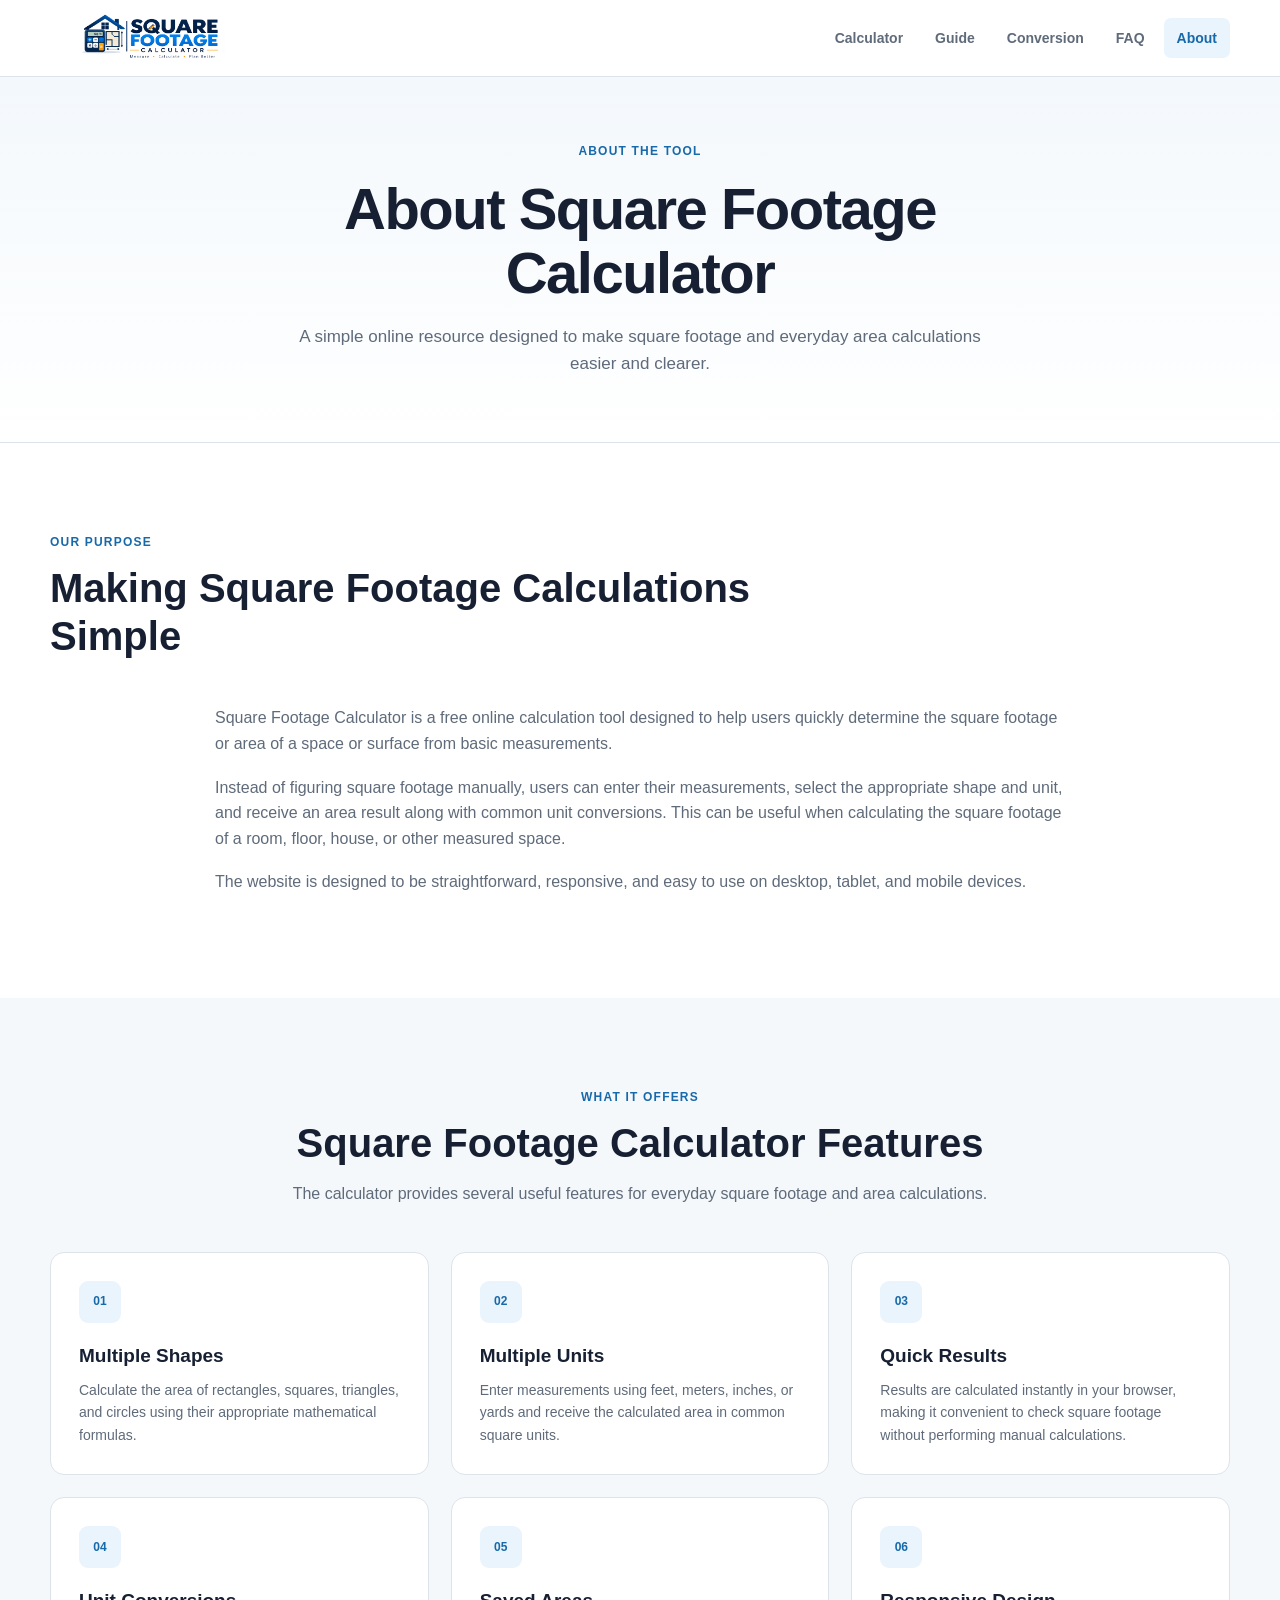
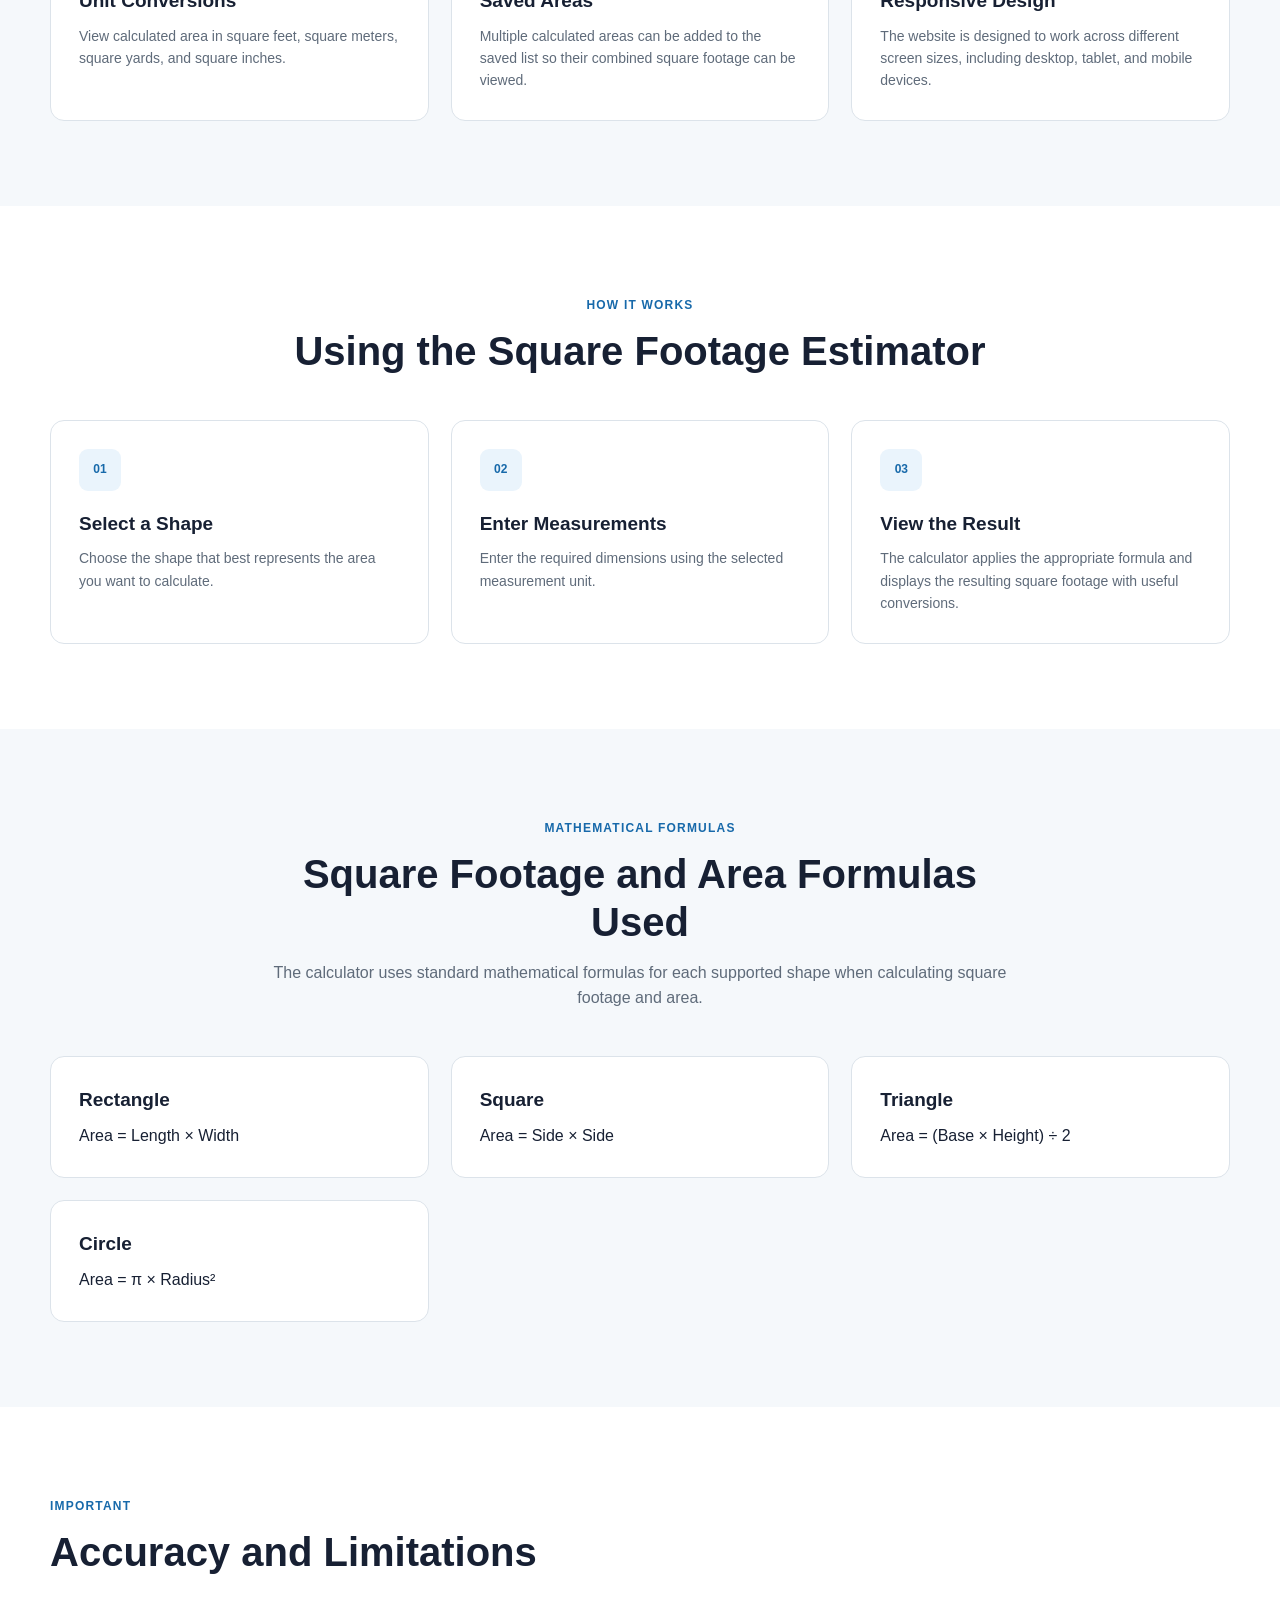
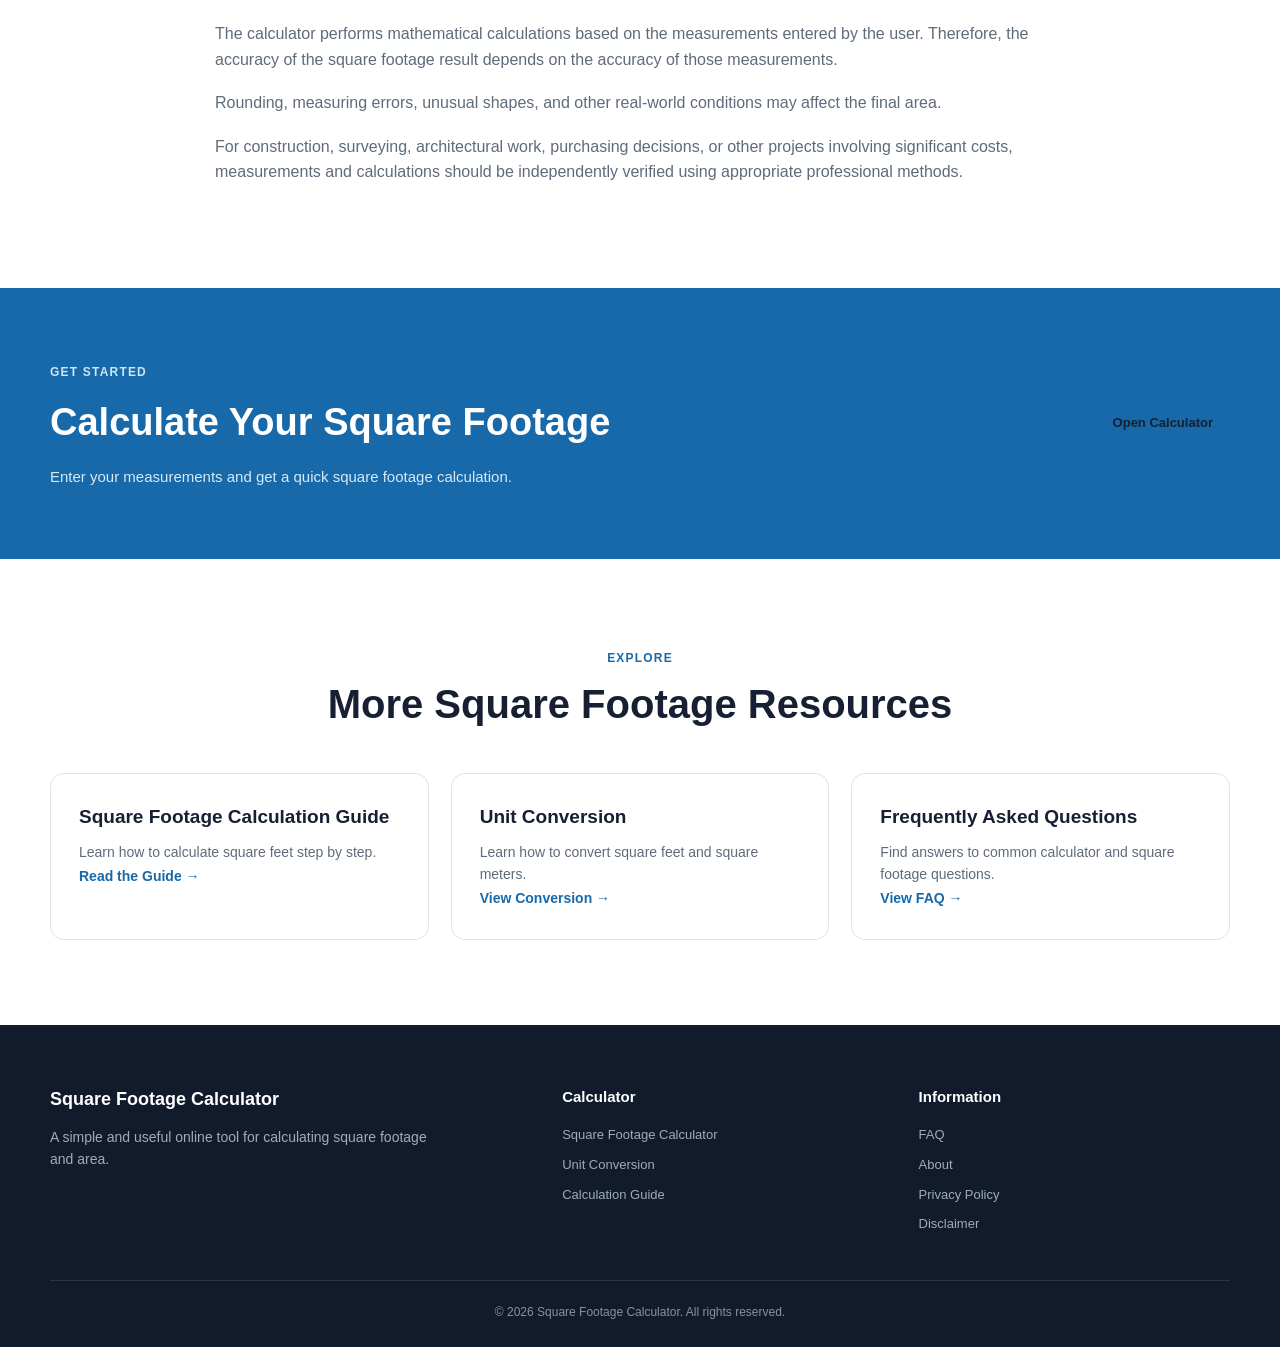
==== commit 6a7d1c6a: "Update website domain" ====
--- a/about.html
+++ b/about.html
@@ -406,7 +406,7 @@
                 </span> 
 
                 <h2> 
-                    Using the Square Footage Calculator 
+                    Using the Square Footage Estimator
                 </h2> 
 
             </div> 
@@ -686,7 +686,7 @@
                     </h3> 
 
                     <p> 
-                        Learn how to calculate square footage 
+                        Learn how to calculate square feet
                         step by step. 
                     </p> 
 
